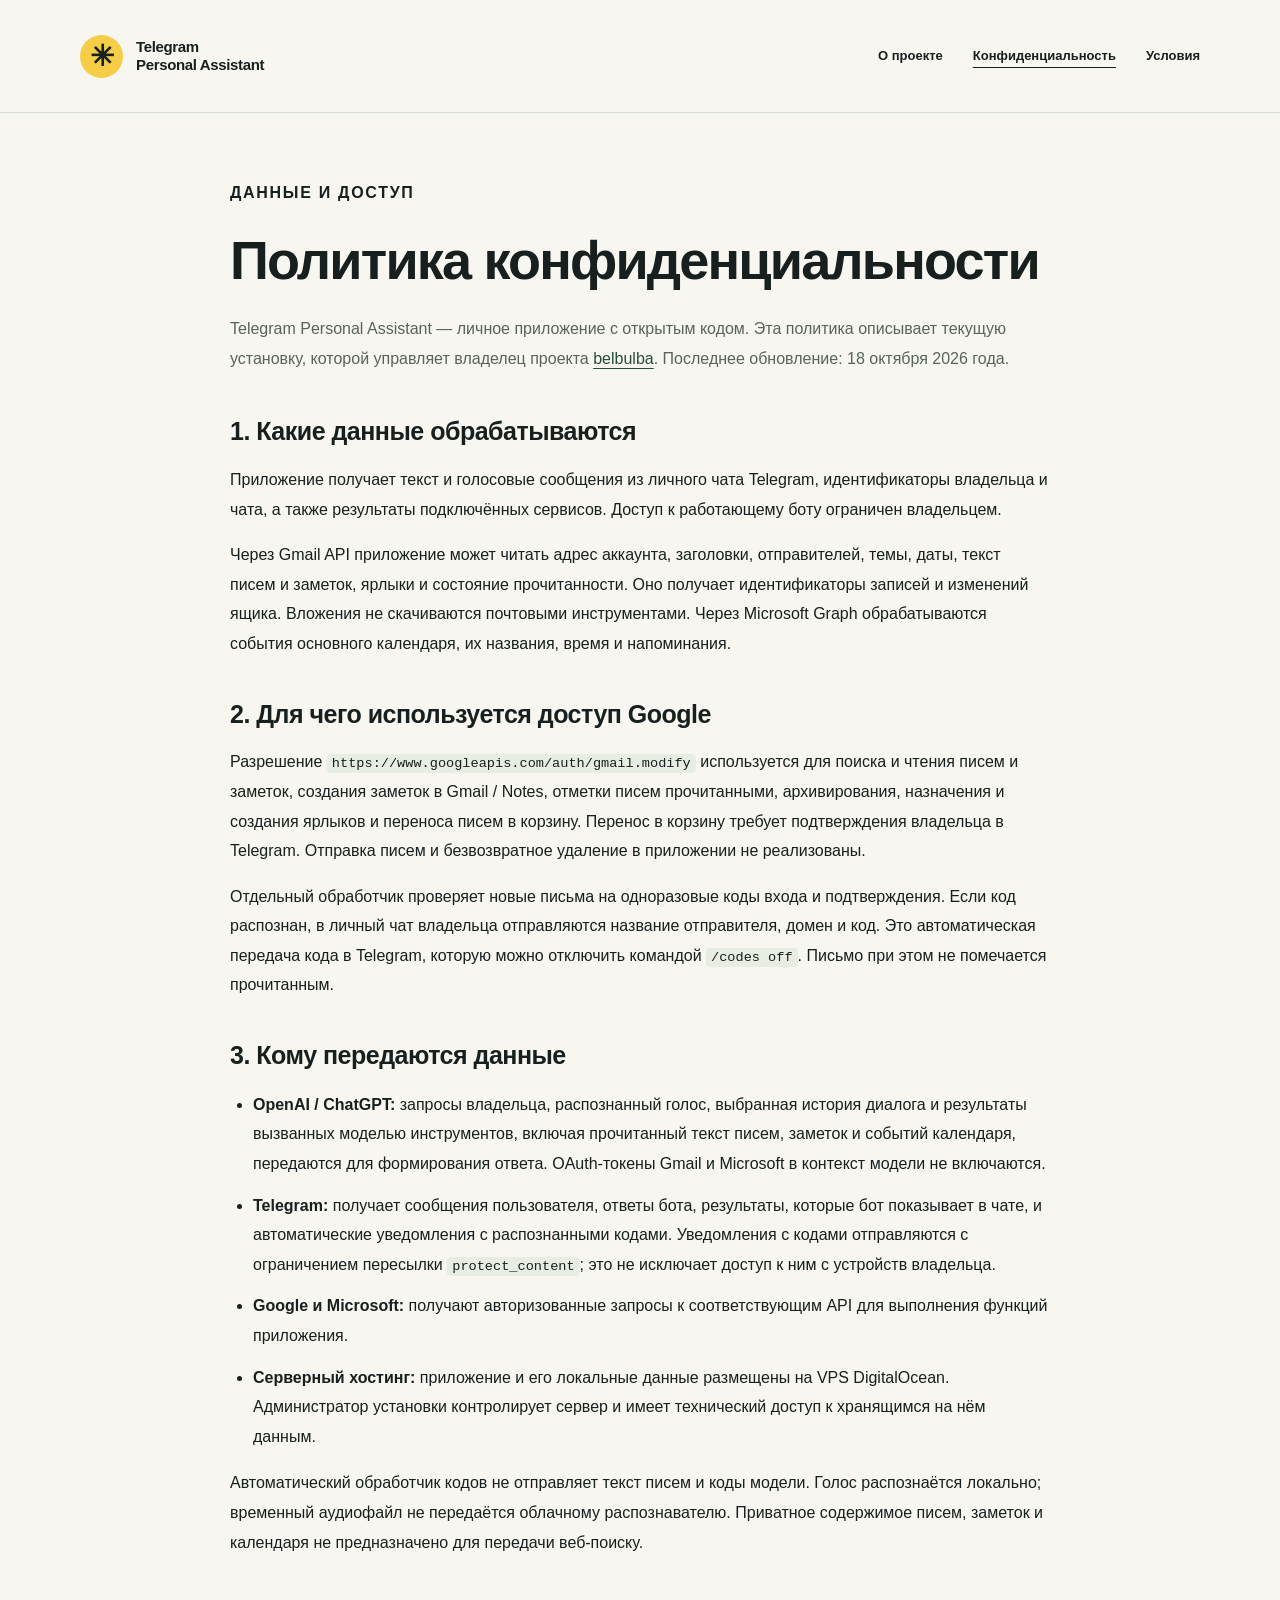
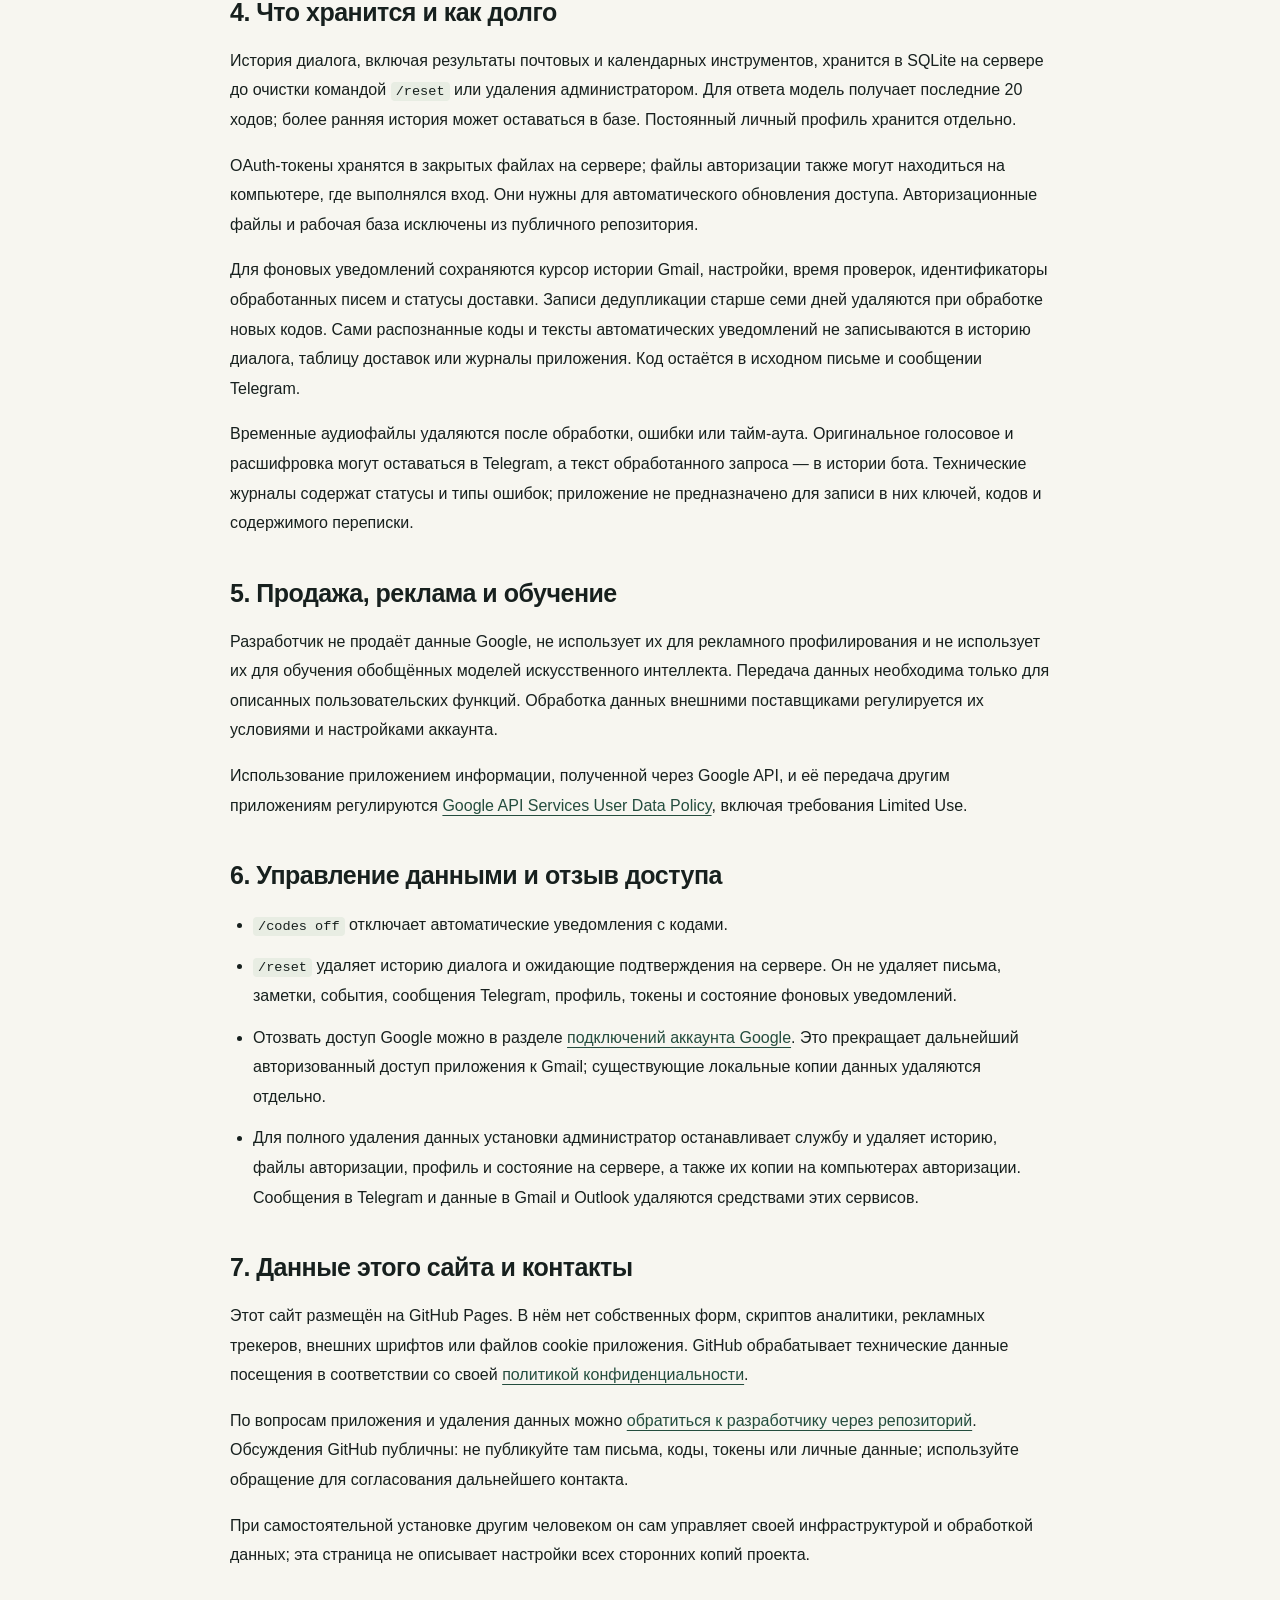
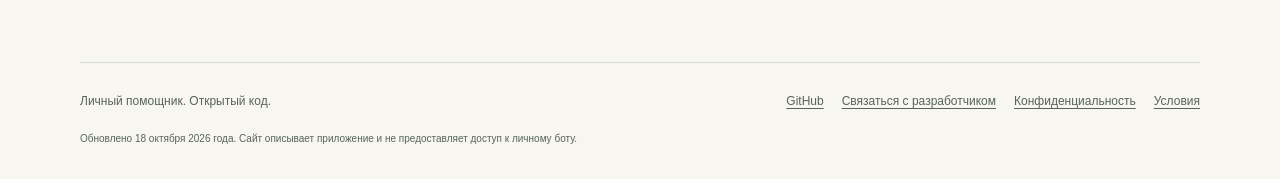
==== docs/privacy.html @ 31e1909d "Publish app homepage, privacy policy and terms for Google OAuth setup" ====
<!doctype html>
<html lang="ru">
<head>
<meta charset="utf-8">
<meta name="viewport" content="width=device-width, initial-scale=1">
<title>Политика конфиденциальности · Telegram Personal Assistant</title>
<meta name="description" content="Как Telegram Personal Assistant обращается с данными Google, письмами, заметками, календарём, голосом и OAuth-токенами.">
<meta name="theme-color" content="#f5cd47">
<link rel="canonical" href="https://belbulba.github.io/telegram-assistant/privacy.html">
<link rel="stylesheet" href="style.css">
</head>
<body>
<a class="skip" href="#main">К содержанию</a>
<header class="header"><div class="wrap header-inner"><a class="brand" href="index.html"><span class="brand-mark" aria-hidden="true">✳</span><span>Telegram<br>Personal Assistant</span></a><nav aria-label="Основная навигация"><a href="index.html">О проекте</a><a href="privacy.html" aria-current="page">Конфиденциальность</a><a href="terms.html">Условия</a></nav></div></header>
<main id="main" class="wrap">
<article class="legal"><p class="eyebrow">ДАННЫЕ И ДОСТУП</p><h1>Политика конфиденциальности</h1><p class="legal-intro">Telegram Personal Assistant — личное приложение с открытым кодом. Эта политика описывает текущую установку, которой управляет владелец проекта <a href="https://github.com/belbulba">belbulba</a>. Последнее обновление: 18 октября 2026 года.</p>
<h2>1. Какие данные обрабатываются</h2><p>Приложение получает текст и голосовые сообщения из личного чата Telegram, идентификаторы владельца и чата, а также результаты подключённых сервисов. Доступ к работающему боту ограничен владельцем.</p><p>Через Gmail API приложение может читать адрес аккаунта, заголовки, отправителей, темы, даты, текст писем и заметок, ярлыки и состояние прочитанности. Оно получает идентификаторы записей и изменений ящика. Вложения не скачиваются почтовыми инструментами. Через Microsoft Graph обрабатываются события основного календаря, их названия, время и напоминания.</p>
<h2>2. Для чего используется доступ Google</h2><p>Разрешение <code>https://www.googleapis.com/auth/gmail.modify</code> используется для поиска и чтения писем и заметок, создания заметок в Gmail / Notes, отметки писем прочитанными, архивирования, назначения и создания ярлыков и переноса писем в корзину. Перенос в корзину требует подтверждения владельца в Telegram. Отправка писем и безвозвратное удаление в приложении не реализованы.</p><p>Отдельный обработчик проверяет новые письма на одноразовые коды входа и подтверждения. Если код распознан, в личный чат владельца отправляются название отправителя, домен и код. Это автоматическая передача кода в Telegram, которую можно отключить командой <code>/codes off</code>. Письмо при этом не помечается прочитанным.</p>
<h2>3. Кому передаются данные</h2><ul><li><strong>OpenAI / ChatGPT:</strong> запросы владельца, распознанный голос, выбранная история диалога и результаты вызванных моделью инструментов, включая прочитанный текст писем, заметок и событий календаря, передаются для формирования ответа. OAuth-токены Gmail и Microsoft в контекст модели не включаются.</li><li><strong>Telegram:</strong> получает сообщения пользователя, ответы бота, результаты, которые бот показывает в чате, и автоматические уведомления с распознанными кодами. Уведомления с кодами отправляются с ограничением пересылки <code>protect_content</code>; это не исключает доступ к ним с устройств владельца.</li><li><strong>Google и Microsoft:</strong> получают авторизованные запросы к соответствующим API для выполнения функций приложения.</li><li><strong>Серверный хостинг:</strong> приложение и его локальные данные размещены на VPS DigitalOcean. Администратор установки контролирует сервер и имеет технический доступ к хранящимся на нём данным.</li></ul><p>Автоматический обработчик кодов не отправляет текст писем и коды модели. Голос распознаётся локально; временный аудиофайл не передаётся облачному распознавателю. Приватное содержимое писем, заметок и календаря не предназначено для передачи веб-поиску.</p>
<h2>4. Что хранится и как долго</h2><p>История диалога, включая результаты почтовых и календарных инструментов, хранится в SQLite на сервере до очистки командой <code>/reset</code> или удаления администратором. Для ответа модель получает последние 20 ходов; более ранняя история может оставаться в базе. Постоянный личный профиль хранится отдельно.</p><p>OAuth-токены хранятся в закрытых файлах на сервере; файлы авторизации также могут находиться на компьютере, где выполнялся вход. Они нужны для автоматического обновления доступа. Авторизационные файлы и рабочая база исключены из публичного репозитория.</p><p>Для фоновых уведомлений сохраняются курсор истории Gmail, настройки, время проверок, идентификаторы обработанных писем и статусы доставки. Записи дедупликации старше семи дней удаляются при обработке новых кодов. Сами распознанные коды и тексты автоматических уведомлений не записываются в историю диалога, таблицу доставок или журналы приложения. Код остаётся в исходном письме и сообщении Telegram.</p><p>Временные аудиофайлы удаляются после обработки, ошибки или тайм-аута. Оригинальное голосовое и расшифровка могут оставаться в Telegram, а текст обработанного запроса — в истории бота. Технические журналы содержат статусы и типы ошибок; приложение не предназначено для записи в них ключей, кодов и содержимого переписки.</p>
<h2>5. Продажа, реклама и обучение</h2><p>Разработчик не продаёт данные Google, не использует их для рекламного профилирования и не использует их для обучения обобщённых моделей искусственного интеллекта. Передача данных необходима только для описанных пользовательских функций. Обработка данных внешними поставщиками регулируется их условиями и настройками аккаунта.</p><p>Использование приложением информации, полученной через Google API, и её передача другим приложениям регулируются <a href="https://developers.google.com/terms/api-services-user-data-policy">Google API Services User Data Policy</a>, включая требования Limited Use.</p>
<h2>6. Управление данными и отзыв доступа</h2><ul><li><code>/codes off</code> отключает автоматические уведомления с кодами.</li><li><code>/reset</code> удаляет историю диалога и ожидающие подтверждения на сервере. Он не удаляет письма, заметки, события, сообщения Telegram, профиль, токены и состояние фоновых уведомлений.</li><li>Отозвать доступ Google можно в разделе <a href="https://myaccount.google.com/connections">подключений аккаунта Google</a>. Это прекращает дальнейший авторизованный доступ приложения к Gmail; существующие локальные копии данных удаляются отдельно.</li><li>Для полного удаления данных установки администратор останавливает службу и удаляет историю, файлы авторизации, профиль и состояние на сервере, а также их копии на компьютерах авторизации. Сообщения в Telegram и данные в Gmail и Outlook удаляются средствами этих сервисов.</li></ul>
<h2>7. Данные этого сайта и контакты</h2><p>Этот сайт размещён на GitHub Pages. В нём нет собственных форм, скриптов аналитики, рекламных трекеров, внешних шрифтов или файлов cookie приложения. GitHub обрабатывает технические данные посещения в соответствии со своей <a href="https://docs.github.com/en/site-policy/privacy-policies/github-general-privacy-statement">политикой конфиденциальности</a>.</p><p>По вопросам приложения и удаления данных можно <a href="https://github.com/belbulba/telegram-assistant/issues">обратиться к разработчику через репозиторий</a>. Обсуждения GitHub публичны: не публикуйте там письма, коды, токены или личные данные; используйте обращение для согласования дальнейшего контакта.</p><p>При самостоятельной установке другим человеком он сам управляет своей инфраструктурой и обработкой данных; эта страница не описывает настройки всех сторонних копий проекта.</p>
</article></main>
<footer class="wrap footer"><span>Личный помощник. Открытый код.</span><div><a href="https://github.com/belbulba/telegram-assistant">GitHub</a><a href="https://github.com/belbulba/telegram-assistant/issues">Связаться с разработчиком</a><a href="privacy.html">Конфиденциальность</a><a href="terms.html">Условия</a></div><small>Обновлено 18 октября 2026 года. Сайт описывает приложение и не предоставляет доступ к личному боту.</small></footer>
</body></html>
---- docs/style.css ----
@charset "UTF-8";
:root{color-scheme:light;--paper:#f7f6f0;--ink:#17201e;--muted:#58635d;--line:#d8ddd1;--accent:#f5cd47;--green:#244d3e}
*{box-sizing:border-box}html{scroll-behavior:smooth;scroll-padding-top:110px}body{margin:0;background:var(--paper);color:var(--ink);font-family:-apple-system,BlinkMacSystemFont,"Segoe UI",Arial,sans-serif;font-size:17px;line-height:1.7}a{color:inherit;text-underline-offset:.22em;text-decoration-thickness:1px}a:hover{color:var(--green)}a:focus-visible{outline:3px solid var(--green);outline-offset:5px;border-radius:3px}.wrap{width:min(1120px,calc(100% - 64px));margin-inline:auto}.skip{position:absolute;left:20px;top:-100px;background:var(--accent);padding:12px 18px;z-index:5}.skip:focus{top:12px}.header{border-bottom:1px solid var(--line)}.header-inner{min-height:112px;display:flex;align-items:center;justify-content:space-between;gap:24px}.brand{display:flex;gap:13px;align-items:center;text-decoration:none;font-size:15px;line-height:1.2;font-weight:750;letter-spacing:-.35px}.brand-mark{width:43px;height:43px;border-radius:50%;background:var(--accent);display:grid;place-items:center;font-size:29px;color:var(--ink)}nav{display:flex;gap:30px;flex-wrap:wrap;font-size:13px;font-weight:600}nav a{text-decoration:none}nav a[aria-current]{text-decoration:underline;text-underline-offset:7px}.hero{padding:88px 0 82px;display:grid;grid-template-columns:1.45fr 1fr;gap:64px;align-items:center}.eyebrow{font-size:11px;font-weight:750;letter-spacing:1.7px;margin:0 0 22px}.hero h1{font-size:clamp(37px,4.6vw,61px);font-weight:650;line-height:1.1;letter-spacing:-2.6px;margin:0 0 27px}.hero h1 span{color:var(--green)}.lead{font-size:19px;line-height:1.65;max-width:570px;margin:0 0 32px;color:var(--muted)}.actions{display:flex;align-items:center;gap:22px;flex-wrap:wrap}.button{display:inline-flex;align-items:center;justify-content:space-between;gap:24px;padding:13px 21px;background:var(--ink);color:white;font-size:14px;font-weight:600;text-decoration:none;border-radius:6px}.button:hover{background:var(--green);color:white}.text-link{font-size:14px;font-weight:600}.quiet{max-width:480px;color:var(--muted);font-size:12px;line-height:1.65;margin-top:24px}.hero-note{background:var(--accent);padding:29px 29px 25px;border-radius:12px;box-shadow:10px 12px 0 #e8e8dd;transform:rotate(-2deg)}.note-heading{font-size:12px;font-weight:650;display:flex;gap:8px;align-items:center;padding-bottom:20px;border-bottom:1px solid #17201e33}.dot{width:7px;height:7px;border-radius:50%;background:var(--green)}.hero-note p{font-size:21px;font-weight:550;letter-spacing:-.6px;line-height:1.45;margin:23px 0}.note-foot{font-size:11px;border-top:1px solid #17201e33;padding-top:18px;margin-top:25px}.section{padding:66px 0;border-top:1px solid var(--line)}h2{font-size:clamp(28px,3.3vw,39px);line-height:1.16;letter-spacing:-1.2px;font-weight:620;margin:0 0 26px}.section-heading{margin-bottom:35px}.feature-list article{display:grid;grid-template-columns:48px 1fr auto;gap:20px;align-items:start;padding:28px 0;border-top:1px solid var(--line)}.number{font-size:12px;color:var(--muted);padding-top:5px;font-variant-numeric:tabular-nums}.feature-list h3{font-size:23px;line-height:1.3;font-weight:600;letter-spacing:-.5px;margin:0 0 9px}.feature-list p{max-width:740px;font-size:15px;color:var(--muted);margin:0}.tag{font-size:10px;line-height:1.3;padding:7px 10px;background:#e9eee3;border-radius:20px;white-space:nowrap;margin-top:4px}.data-section{display:grid;grid-template-columns:1.3fr 1fr;gap:85px}.data-section p:not(.eyebrow){font-size:15px;color:var(--muted)}.data-note{background:#e8ede3;border-radius:9px;padding:29px;align-self:start}.data-note h3{font-size:21px;letter-spacing:-.4px;margin:0 0 15px}.data-note ul{padding-left:19px;font-size:14px;line-height:1.7;margin:0 0 20px}.data-note li{margin-bottom:11px}.data-note a{font-size:13px}.open-source{max-width:760px;margin-bottom:40px}.open-source p:not(.eyebrow){color:var(--muted);font-size:16px}.open-source .button{margin-top:12px}.footer{border-top:1px solid var(--line);padding-top:28px;padding-bottom:32px;display:flex;align-items:center;justify-content:space-between;flex-wrap:wrap;gap:20px;font-size:12px;color:var(--muted)}.footer div{display:flex;gap:18px;flex-wrap:wrap}.footer small{width:100%;font-size:10px;line-height:1.6}.legal{max-width:820px;padding:65px 0 76px;margin:auto}.legal h1{font-size:clamp(35px,4.5vw,54px);letter-spacing:-1.8px;line-height:1.12;font-weight:620;overflow-wrap:anywhere;margin:0 0 24px}.legal-intro{font-size:18px;color:var(--muted);margin:0 0 42px}.legal h2{font-size:25px;letter-spacing:-.5px;line-height:1.35;margin:39px 0 15px}.legal p,.legal li{font-size:16px;line-height:1.85;overflow-wrap:anywhere}.legal ul{padding-left:23px}.legal li{margin:12px 0}.legal a{color:var(--green)}code{background:#e8ede3;border-radius:4px;padding:2px 5px;font-size:.85em;overflow-wrap:anywhere}
@media(max-width:820px){.wrap{width:calc(100% - 40px)}.header-inner{padding:22px 0;align-items:flex-start}.hero{grid-template-columns:1fr;gap:35px;padding:54px 0 60px}.hero h1{letter-spacing:-1.7px}.hero-note{max-width:520px;transform:rotate(-1deg);margin:8px 7px 0 0}.data-section{grid-template-columns:1fr;gap:30px}.section{padding:45px 0}.feature-list article{grid-template-columns:30px 1fr;gap:12px}.tag{grid-column:2;justify-self:start;margin-top:0}nav{gap:12px;max-width:210px;justify-content:flex-end;font-size:11px}.legal{padding-top:44px}.legal h1{letter-spacing:-1px}.footer{align-items:flex-start}}
@media(max-width:440px){.header-inner{flex-direction:column;gap:22px}nav{justify-content:flex-start;max-width:none;gap:19px}.hero h1{font-size:38px}.lead{font-size:17px}.hero-note{padding:23px}.hero-note p{font-size:20px}.legal-intro{font-size:17px}.legal p,.legal li{font-size:15px}.actions{gap:18px}.footer div{gap:12px}}
@media(prefers-reduced-motion:reduce){html{scroll-behavior:auto}}
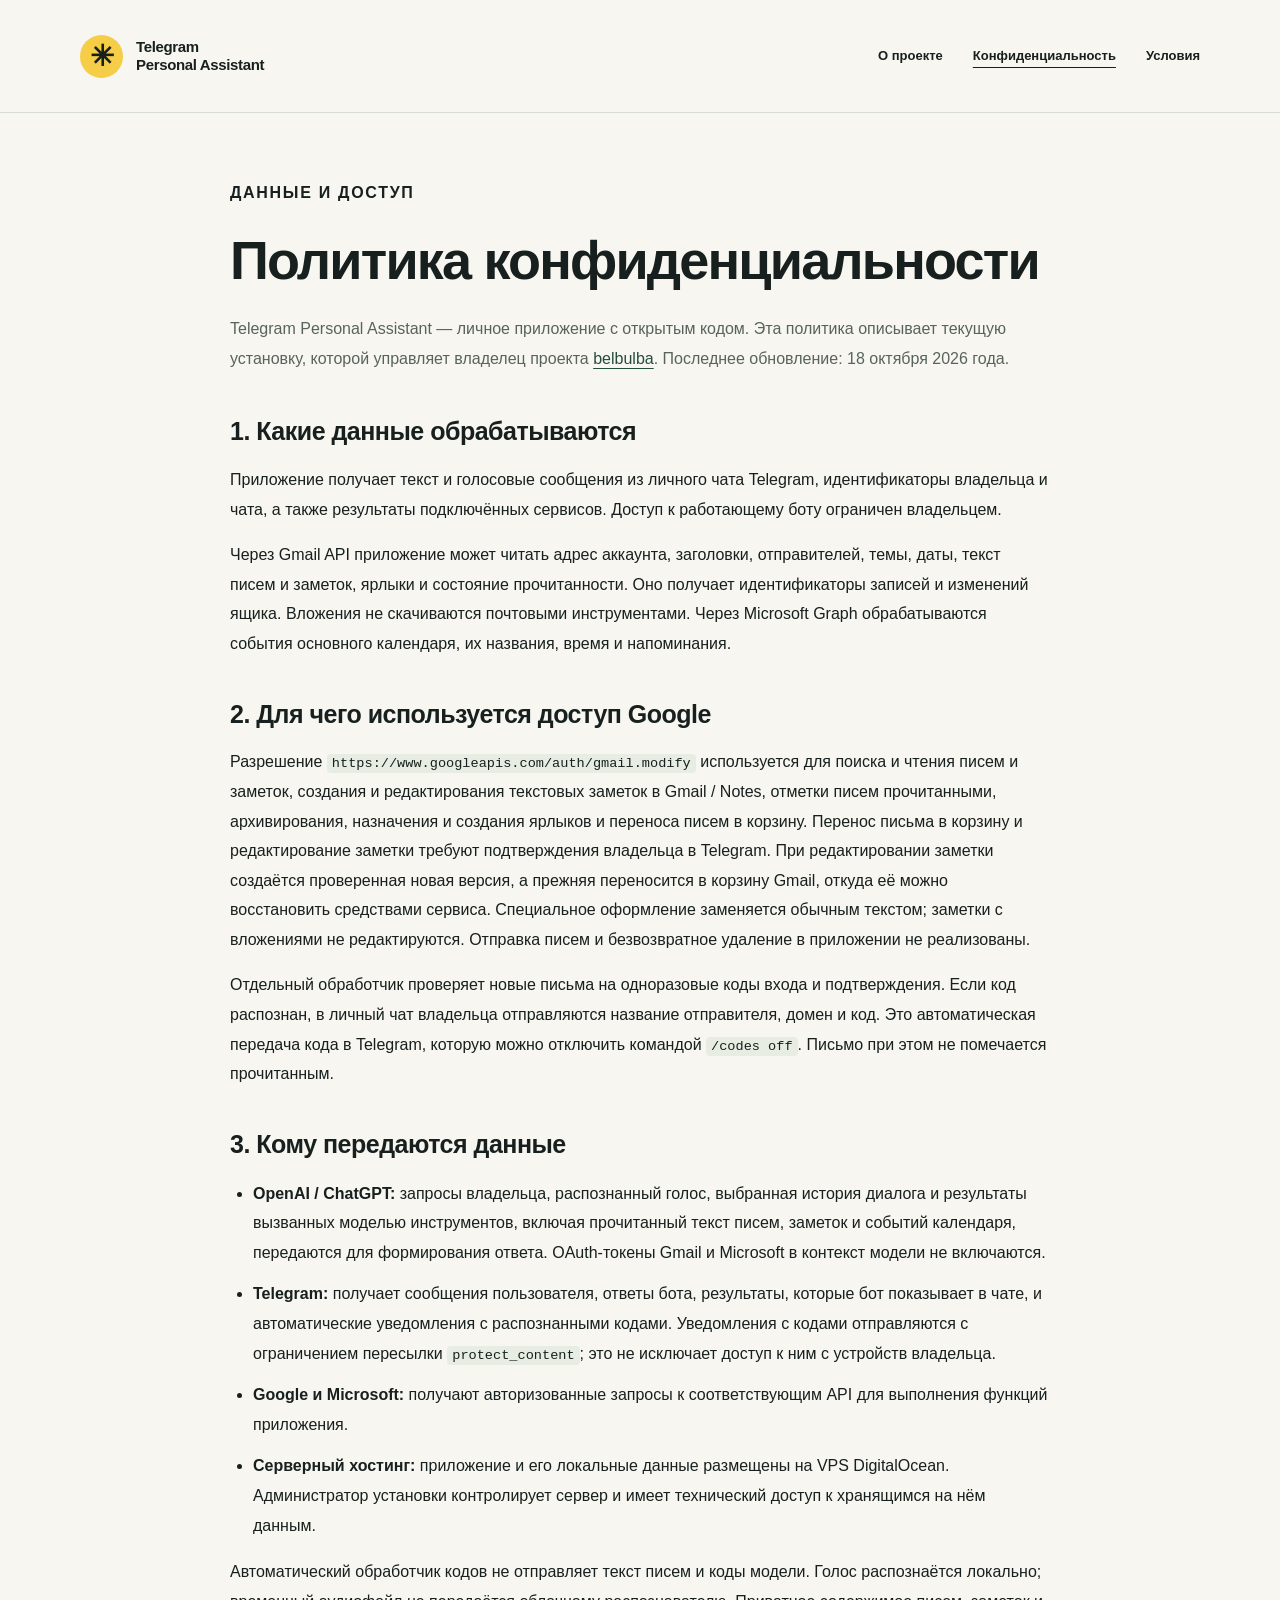
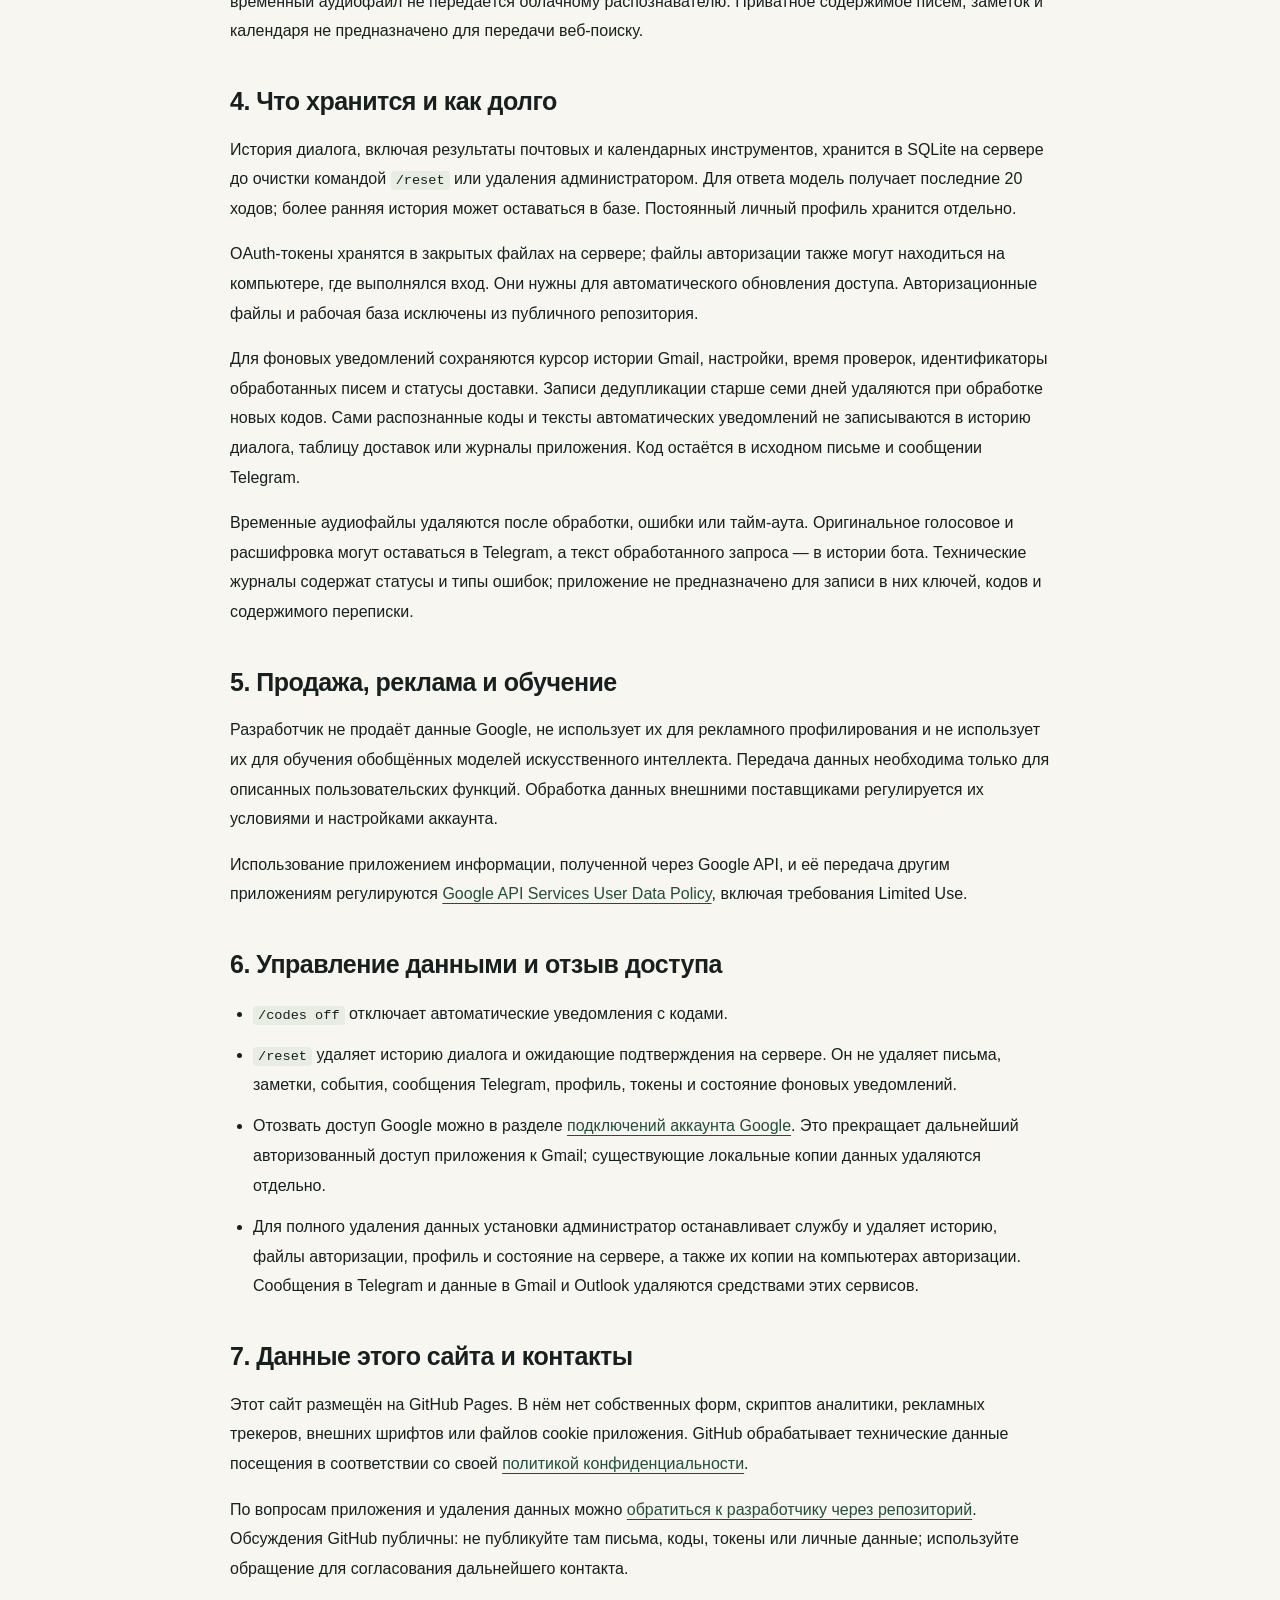
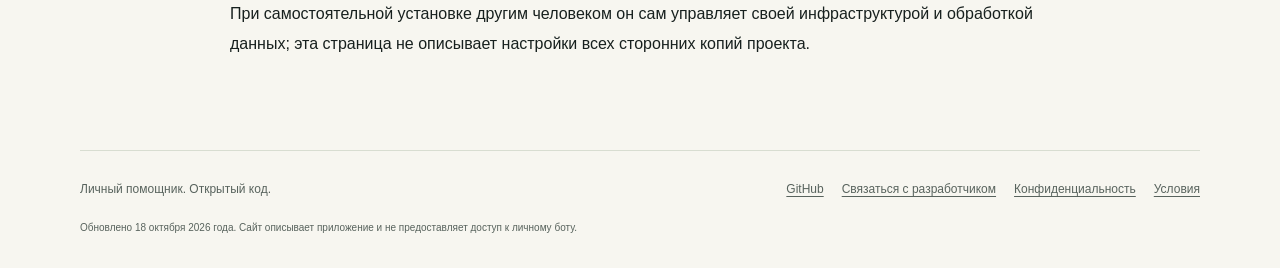
==== commit 8f7d3c2b: "Edit Gmail-backed notes with confirmation, preserved identity and recoverable previous versions" ====
--- a/docs/privacy.html
+++ b/docs/privacy.html
@@ -15,7 +15,7 @@
 <main id="main" class="wrap">
 <article class="legal"><p class="eyebrow">ДАННЫЕ И ДОСТУП</p><h1>Политика конфиденциальности</h1><p class="legal-intro">Telegram Personal Assistant — личное приложение с открытым кодом. Эта политика описывает текущую установку, которой управляет владелец проекта <a href="https://github.com/belbulba">belbulba</a>. Последнее обновление: 18 октября 2026 года.</p>
 <h2>1. Какие данные обрабатываются</h2><p>Приложение получает текст и голосовые сообщения из личного чата Telegram, идентификаторы владельца и чата, а также результаты подключённых сервисов. Доступ к работающему боту ограничен владельцем.</p><p>Через Gmail API приложение может читать адрес аккаунта, заголовки, отправителей, темы, даты, текст писем и заметок, ярлыки и состояние прочитанности. Оно получает идентификаторы записей и изменений ящика. Вложения не скачиваются почтовыми инструментами. Через Microsoft Graph обрабатываются события основного календаря, их названия, время и напоминания.</p>
-<h2>2. Для чего используется доступ Google</h2><p>Разрешение <code>https://www.googleapis.com/auth/gmail.modify</code> используется для поиска и чтения писем и заметок, создания заметок в Gmail / Notes, отметки писем прочитанными, архивирования, назначения и создания ярлыков и переноса писем в корзину. Перенос в корзину требует подтверждения владельца в Telegram. Отправка писем и безвозвратное удаление в приложении не реализованы.</p><p>Отдельный обработчик проверяет новые письма на одноразовые коды входа и подтверждения. Если код распознан, в личный чат владельца отправляются название отправителя, домен и код. Это автоматическая передача кода в Telegram, которую можно отключить командой <code>/codes off</code>. Письмо при этом не помечается прочитанным.</p>
+<h2>2. Для чего используется доступ Google</h2><p>Разрешение <code>https://www.googleapis.com/auth/gmail.modify</code> используется для поиска и чтения писем и заметок, создания и редактирования текстовых заметок в Gmail / Notes, отметки писем прочитанными, архивирования, назначения и создания ярлыков и переноса писем в корзину. Перенос письма в корзину и редактирование заметки требуют подтверждения владельца в Telegram. При редактировании заметки создаётся проверенная новая версия, а прежняя переносится в корзину Gmail, откуда её можно восстановить средствами сервиса. Специальное оформление заменяется обычным текстом; заметки с вложениями не редактируются. Отправка писем и безвозвратное удаление в приложении не реализованы.</p><p>Отдельный обработчик проверяет новые письма на одноразовые коды входа и подтверждения. Если код распознан, в личный чат владельца отправляются название отправителя, домен и код. Это автоматическая передача кода в Telegram, которую можно отключить командой <code>/codes off</code>. Письмо при этом не помечается прочитанным.</p>
 <h2>3. Кому передаются данные</h2><ul><li><strong>OpenAI / ChatGPT:</strong> запросы владельца, распознанный голос, выбранная история диалога и результаты вызванных моделью инструментов, включая прочитанный текст писем, заметок и событий календаря, передаются для формирования ответа. OAuth-токены Gmail и Microsoft в контекст модели не включаются.</li><li><strong>Telegram:</strong> получает сообщения пользователя, ответы бота, результаты, которые бот показывает в чате, и автоматические уведомления с распознанными кодами. Уведомления с кодами отправляются с ограничением пересылки <code>protect_content</code>; это не исключает доступ к ним с устройств владельца.</li><li><strong>Google и Microsoft:</strong> получают авторизованные запросы к соответствующим API для выполнения функций приложения.</li><li><strong>Серверный хостинг:</strong> приложение и его локальные данные размещены на VPS DigitalOcean. Администратор установки контролирует сервер и имеет технический доступ к хранящимся на нём данным.</li></ul><p>Автоматический обработчик кодов не отправляет текст писем и коды модели. Голос распознаётся локально; временный аудиофайл не передаётся облачному распознавателю. Приватное содержимое писем, заметок и календаря не предназначено для передачи веб-поиску.</p>
 <h2>4. Что хранится и как долго</h2><p>История диалога, включая результаты почтовых и календарных инструментов, хранится в SQLite на сервере до очистки командой <code>/reset</code> или удаления администратором. Для ответа модель получает последние 20 ходов; более ранняя история может оставаться в базе. Постоянный личный профиль хранится отдельно.</p><p>OAuth-токены хранятся в закрытых файлах на сервере; файлы авторизации также могут находиться на компьютере, где выполнялся вход. Они нужны для автоматического обновления доступа. Авторизационные файлы и рабочая база исключены из публичного репозитория.</p><p>Для фоновых уведомлений сохраняются курсор истории Gmail, настройки, время проверок, идентификаторы обработанных писем и статусы доставки. Записи дедупликации старше семи дней удаляются при обработке новых кодов. Сами распознанные коды и тексты автоматических уведомлений не записываются в историю диалога, таблицу доставок или журналы приложения. Код остаётся в исходном письме и сообщении Telegram.</p><p>Временные аудиофайлы удаляются после обработки, ошибки или тайм-аута. Оригинальное голосовое и расшифровка могут оставаться в Telegram, а текст обработанного запроса — в истории бота. Технические журналы содержат статусы и типы ошибок; приложение не предназначено для записи в них ключей, кодов и содержимого переписки.</p>
 <h2>5. Продажа, реклама и обучение</h2><p>Разработчик не продаёт данные Google, не использует их для рекламного профилирования и не использует их для обучения обобщённых моделей искусственного интеллекта. Передача данных необходима только для описанных пользовательских функций. Обработка данных внешними поставщиками регулируется их условиями и настройками аккаунта.</p><p>Использование приложением информации, полученной через Google API, и её передача другим приложениям регулируются <a href="https://developers.google.com/terms/api-services-user-data-policy">Google API Services User Data Policy</a>, включая требования Limited Use.</p>
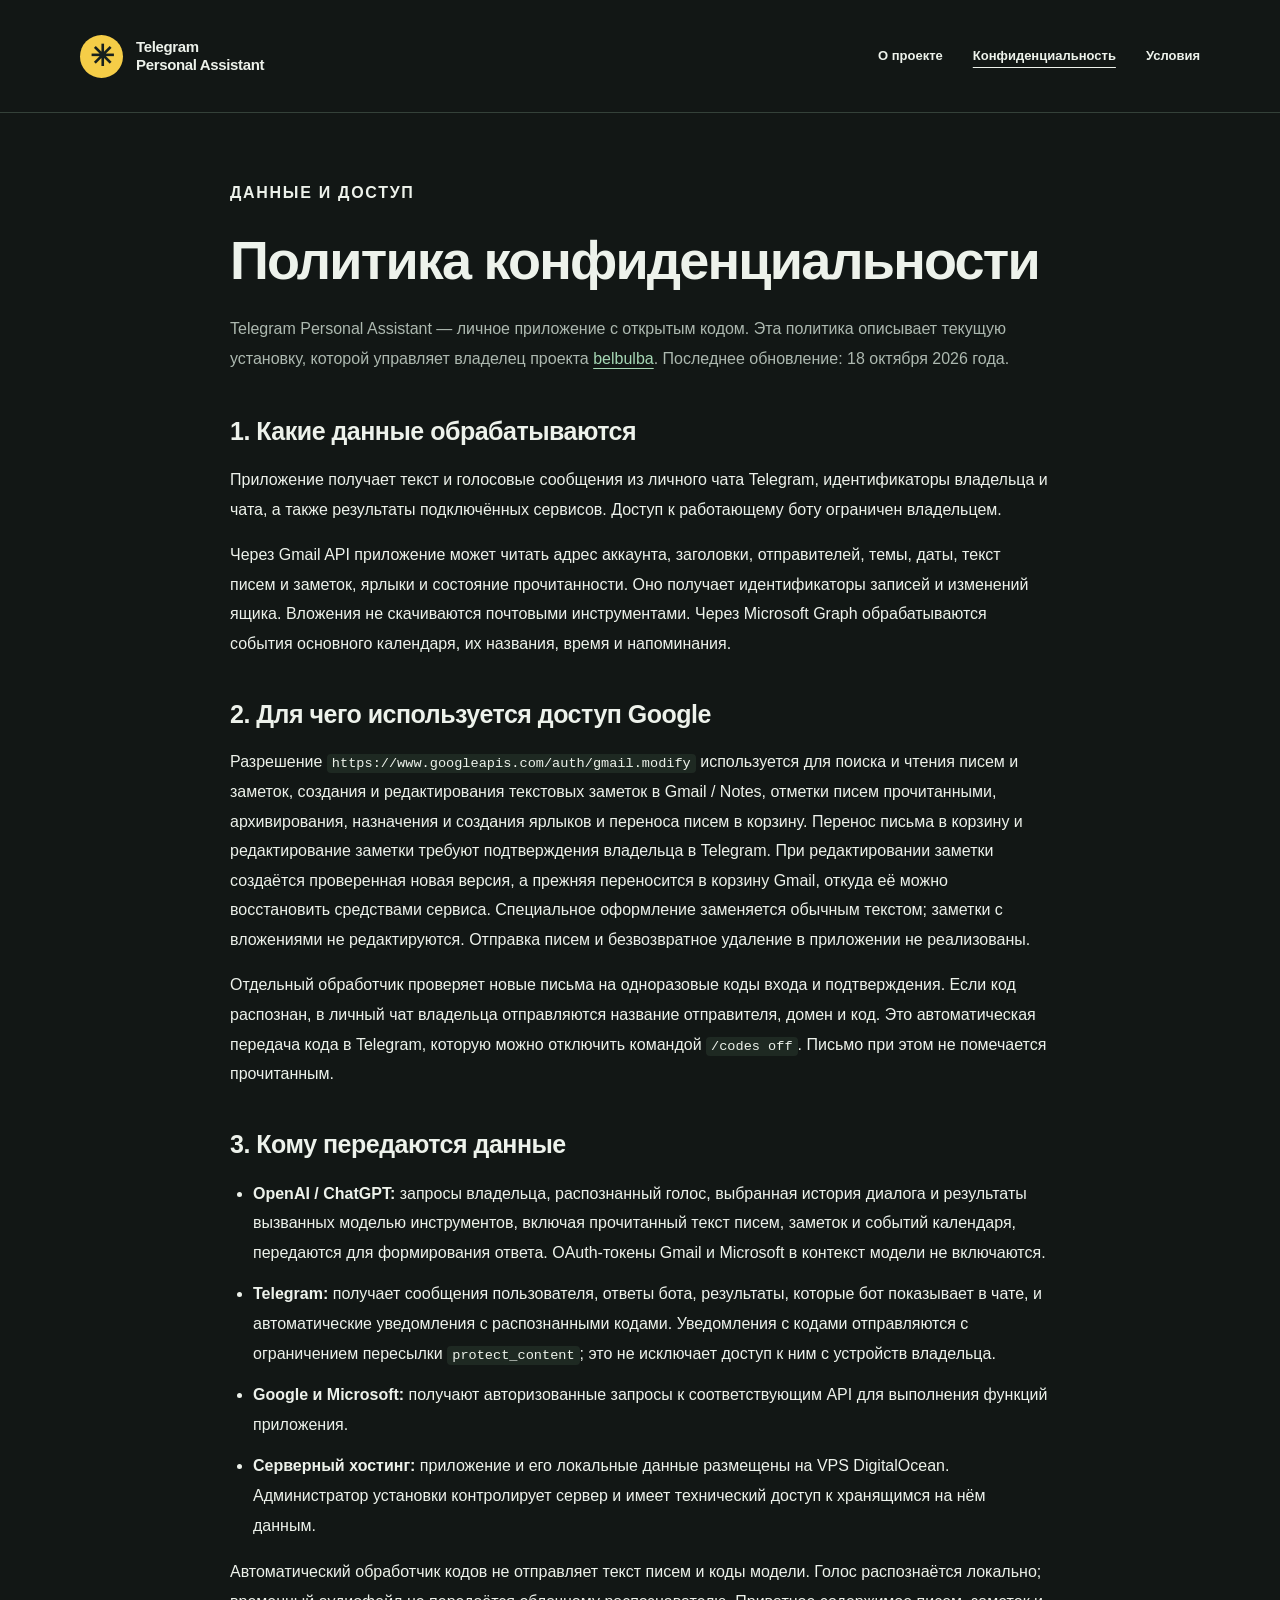
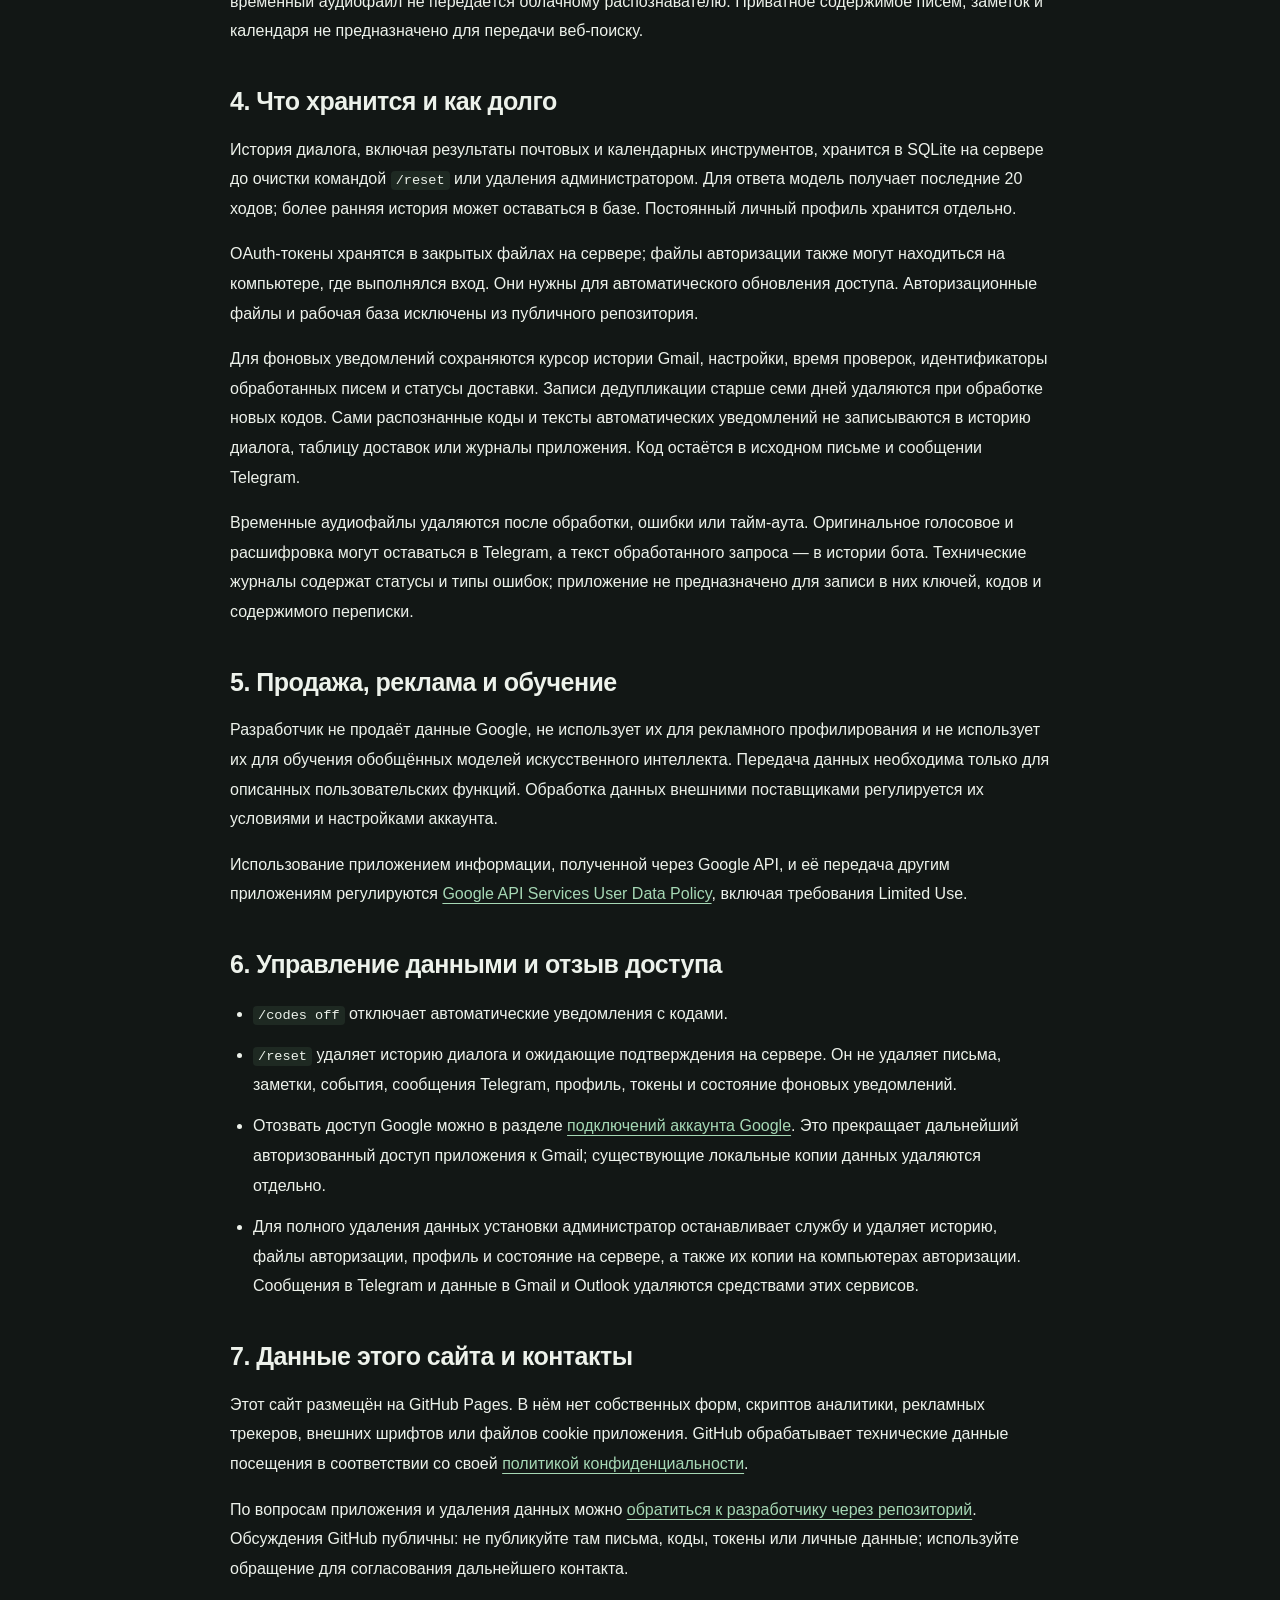
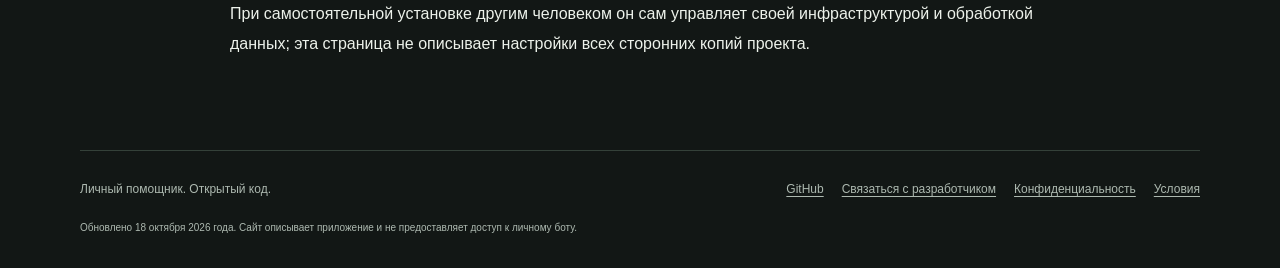
==== commit 50d6ce7f: "Switch GitHub Pages to a dark theme" ====
--- a/docs/privacy.html
+++ b/docs/privacy.html
@@ -5,9 +5,9 @@
 <meta name="viewport" content="width=device-width, initial-scale=1">
 <title>Политика конфиденциальности · Telegram Personal Assistant</title>
 <meta name="description" content="Как Telegram Personal Assistant обращается с данными Google, письмами, заметками, календарём, голосом и OAuth-токенами.">
-<meta name="theme-color" content="#f5cd47">
+<meta name="theme-color" content="#121715">
 <link rel="canonical" href="https://belbulba.github.io/telegram-assistant/privacy.html">
-<link rel="stylesheet" href="style.css">
+<link rel="stylesheet" href="style.css?v=dark-20261018">
 </head>
 <body>
 <a class="skip" href="#main">К содержанию</a>
--- a/docs/style.css
+++ b/docs/style.css
@@ -1,6 +1,6 @@
 @charset "UTF-8";
-:root{color-scheme:light;--paper:#f7f6f0;--ink:#17201e;--muted:#58635d;--line:#d8ddd1;--accent:#f5cd47;--green:#244d3e}
-*{box-sizing:border-box}html{scroll-behavior:smooth;scroll-padding-top:110px}body{margin:0;background:var(--paper);color:var(--ink);font-family:-apple-system,BlinkMacSystemFont,"Segoe UI",Arial,sans-serif;font-size:17px;line-height:1.7}a{color:inherit;text-underline-offset:.22em;text-decoration-thickness:1px}a:hover{color:var(--green)}a:focus-visible{outline:3px solid var(--green);outline-offset:5px;border-radius:3px}.wrap{width:min(1120px,calc(100% - 64px));margin-inline:auto}.skip{position:absolute;left:20px;top:-100px;background:var(--accent);padding:12px 18px;z-index:5}.skip:focus{top:12px}.header{border-bottom:1px solid var(--line)}.header-inner{min-height:112px;display:flex;align-items:center;justify-content:space-between;gap:24px}.brand{display:flex;gap:13px;align-items:center;text-decoration:none;font-size:15px;line-height:1.2;font-weight:750;letter-spacing:-.35px}.brand-mark{width:43px;height:43px;border-radius:50%;background:var(--accent);display:grid;place-items:center;font-size:29px;color:var(--ink)}nav{display:flex;gap:30px;flex-wrap:wrap;font-size:13px;font-weight:600}nav a{text-decoration:none}nav a[aria-current]{text-decoration:underline;text-underline-offset:7px}.hero{padding:88px 0 82px;display:grid;grid-template-columns:1.45fr 1fr;gap:64px;align-items:center}.eyebrow{font-size:11px;font-weight:750;letter-spacing:1.7px;margin:0 0 22px}.hero h1{font-size:clamp(37px,4.6vw,61px);font-weight:650;line-height:1.1;letter-spacing:-2.6px;margin:0 0 27px}.hero h1 span{color:var(--green)}.lead{font-size:19px;line-height:1.65;max-width:570px;margin:0 0 32px;color:var(--muted)}.actions{display:flex;align-items:center;gap:22px;flex-wrap:wrap}.button{display:inline-flex;align-items:center;justify-content:space-between;gap:24px;padding:13px 21px;background:var(--ink);color:white;font-size:14px;font-weight:600;text-decoration:none;border-radius:6px}.button:hover{background:var(--green);color:white}.text-link{font-size:14px;font-weight:600}.quiet{max-width:480px;color:var(--muted);font-size:12px;line-height:1.65;margin-top:24px}.hero-note{background:var(--accent);padding:29px 29px 25px;border-radius:12px;box-shadow:10px 12px 0 #e8e8dd;transform:rotate(-2deg)}.note-heading{font-size:12px;font-weight:650;display:flex;gap:8px;align-items:center;padding-bottom:20px;border-bottom:1px solid #17201e33}.dot{width:7px;height:7px;border-radius:50%;background:var(--green)}.hero-note p{font-size:21px;font-weight:550;letter-spacing:-.6px;line-height:1.45;margin:23px 0}.note-foot{font-size:11px;border-top:1px solid #17201e33;padding-top:18px;margin-top:25px}.section{padding:66px 0;border-top:1px solid var(--line)}h2{font-size:clamp(28px,3.3vw,39px);line-height:1.16;letter-spacing:-1.2px;font-weight:620;margin:0 0 26px}.section-heading{margin-bottom:35px}.feature-list article{display:grid;grid-template-columns:48px 1fr auto;gap:20px;align-items:start;padding:28px 0;border-top:1px solid var(--line)}.number{font-size:12px;color:var(--muted);padding-top:5px;font-variant-numeric:tabular-nums}.feature-list h3{font-size:23px;line-height:1.3;font-weight:600;letter-spacing:-.5px;margin:0 0 9px}.feature-list p{max-width:740px;font-size:15px;color:var(--muted);margin:0}.tag{font-size:10px;line-height:1.3;padding:7px 10px;background:#e9eee3;border-radius:20px;white-space:nowrap;margin-top:4px}.data-section{display:grid;grid-template-columns:1.3fr 1fr;gap:85px}.data-section p:not(.eyebrow){font-size:15px;color:var(--muted)}.data-note{background:#e8ede3;border-radius:9px;padding:29px;align-self:start}.data-note h3{font-size:21px;letter-spacing:-.4px;margin:0 0 15px}.data-note ul{padding-left:19px;font-size:14px;line-height:1.7;margin:0 0 20px}.data-note li{margin-bottom:11px}.data-note a{font-size:13px}.open-source{max-width:760px;margin-bottom:40px}.open-source p:not(.eyebrow){color:var(--muted);font-size:16px}.open-source .button{margin-top:12px}.footer{border-top:1px solid var(--line);padding-top:28px;padding-bottom:32px;display:flex;align-items:center;justify-content:space-between;flex-wrap:wrap;gap:20px;font-size:12px;color:var(--muted)}.footer div{display:flex;gap:18px;flex-wrap:wrap}.footer small{width:100%;font-size:10px;line-height:1.6}.legal{max-width:820px;padding:65px 0 76px;margin:auto}.legal h1{font-size:clamp(35px,4.5vw,54px);letter-spacing:-1.8px;line-height:1.12;font-weight:620;overflow-wrap:anywhere;margin:0 0 24px}.legal-intro{font-size:18px;color:var(--muted);margin:0 0 42px}.legal h2{font-size:25px;letter-spacing:-.5px;line-height:1.35;margin:39px 0 15px}.legal p,.legal li{font-size:16px;line-height:1.85;overflow-wrap:anywhere}.legal ul{padding-left:23px}.legal li{margin:12px 0}.legal a{color:var(--green)}code{background:#e8ede3;border-radius:4px;padding:2px 5px;font-size:.85em;overflow-wrap:anywhere}
+:root{color-scheme:dark;--paper:#121715;--ink:#edf2eb;--muted:#adb9b0;--line:#344139;--accent:#f5cd47;--green:#a6d8b5;--surface:#1e2922;--accent-ink:#17201e}
+*{box-sizing:border-box}html{scroll-behavior:smooth;scroll-padding-top:110px}body{margin:0;background:var(--paper);color:var(--ink);font-family:-apple-system,BlinkMacSystemFont,"Segoe UI",Arial,sans-serif;font-size:17px;line-height:1.7}a{color:inherit;text-underline-offset:.22em;text-decoration-thickness:1px}a:hover{color:var(--green)}a:focus-visible{outline:3px solid var(--green);outline-offset:5px;border-radius:3px}.wrap{width:min(1120px,calc(100% - 64px));margin-inline:auto}.skip{position:absolute;left:20px;top:-100px;color:var(--accent-ink);background:var(--accent);padding:12px 18px;z-index:5}.skip:focus{top:12px}.header{border-bottom:1px solid var(--line)}.header-inner{min-height:112px;display:flex;align-items:center;justify-content:space-between;gap:24px}.brand{display:flex;gap:13px;align-items:center;text-decoration:none;font-size:15px;line-height:1.2;font-weight:750;letter-spacing:-.35px}.brand-mark{width:43px;height:43px;border-radius:50%;background:var(--accent);display:grid;place-items:center;font-size:29px;color:var(--accent-ink)}nav{display:flex;gap:30px;flex-wrap:wrap;font-size:13px;font-weight:600}nav a{text-decoration:none}nav a[aria-current]{text-decoration:underline;text-underline-offset:7px}.hero{padding:88px 0 82px;display:grid;grid-template-columns:1.45fr 1fr;gap:64px;align-items:center}.eyebrow{font-size:11px;font-weight:750;letter-spacing:1.7px;margin:0 0 22px}.hero h1{font-size:clamp(37px,4.6vw,61px);font-weight:650;line-height:1.1;letter-spacing:-2.6px;margin:0 0 27px}.hero h1 span{color:var(--green)}.lead{font-size:19px;line-height:1.65;max-width:570px;margin:0 0 32px;color:var(--muted)}.actions{display:flex;align-items:center;gap:22px;flex-wrap:wrap}.button{display:inline-flex;align-items:center;justify-content:space-between;gap:24px;padding:13px 21px;background:var(--accent);color:var(--accent-ink);font-size:14px;font-weight:600;text-decoration:none;border-radius:6px}.button:hover{background:var(--green);color:var(--accent-ink)}.text-link{font-size:14px;font-weight:600}.quiet{max-width:480px;color:var(--muted);font-size:12px;line-height:1.65;margin-top:24px}.hero-note{color:var(--accent-ink);background:var(--accent);padding:29px 29px 25px;border-radius:12px;box-shadow:10px 12px 0 #29362c;transform:rotate(-2deg)}.note-heading{font-size:12px;font-weight:650;display:flex;gap:8px;align-items:center;padding-bottom:20px;border-bottom:1px solid #17201e33}.dot{width:7px;height:7px;border-radius:50%;background:var(--accent-ink)}.hero-note p{font-size:21px;font-weight:550;letter-spacing:-.6px;line-height:1.45;margin:23px 0}.note-foot{font-size:11px;border-top:1px solid #17201e33;padding-top:18px;margin-top:25px}.section{padding:66px 0;border-top:1px solid var(--line)}h2{font-size:clamp(28px,3.3vw,39px);line-height:1.16;letter-spacing:-1.2px;font-weight:620;margin:0 0 26px}.section-heading{margin-bottom:35px}.feature-list article{display:grid;grid-template-columns:48px 1fr auto;gap:20px;align-items:start;padding:28px 0;border-top:1px solid var(--line)}.number{font-size:12px;color:var(--muted);padding-top:5px;font-variant-numeric:tabular-nums}.feature-list h3{font-size:23px;line-height:1.3;font-weight:600;letter-spacing:-.5px;margin:0 0 9px}.feature-list p{max-width:740px;font-size:15px;color:var(--muted);margin:0}.tag{font-size:10px;line-height:1.3;padding:7px 10px;background:var(--surface);border-radius:20px;white-space:nowrap;margin-top:4px}.data-section{display:grid;grid-template-columns:1.3fr 1fr;gap:85px}.data-section p:not(.eyebrow){font-size:15px;color:var(--muted)}.data-note{background:var(--surface);border-radius:9px;padding:29px;align-self:start}.data-note h3{font-size:21px;letter-spacing:-.4px;margin:0 0 15px}.data-note ul{padding-left:19px;font-size:14px;line-height:1.7;margin:0 0 20px}.data-note li{margin-bottom:11px}.data-note a{font-size:13px}.open-source{max-width:760px;margin-bottom:40px}.open-source p:not(.eyebrow){color:var(--muted);font-size:16px}.open-source .button{margin-top:12px}.footer{border-top:1px solid var(--line);padding-top:28px;padding-bottom:32px;display:flex;align-items:center;justify-content:space-between;flex-wrap:wrap;gap:20px;font-size:12px;color:var(--muted)}.footer div{display:flex;gap:18px;flex-wrap:wrap}.footer small{width:100%;font-size:10px;line-height:1.6}.legal{max-width:820px;padding:65px 0 76px;margin:auto}.legal h1{font-size:clamp(35px,4.5vw,54px);letter-spacing:-1.8px;line-height:1.12;font-weight:620;overflow-wrap:anywhere;margin:0 0 24px}.legal-intro{font-size:18px;color:var(--muted);margin:0 0 42px}.legal h2{font-size:25px;letter-spacing:-.5px;line-height:1.35;margin:39px 0 15px}.legal p,.legal li{font-size:16px;line-height:1.85;overflow-wrap:anywhere}.legal ul{padding-left:23px}.legal li{margin:12px 0}.legal a{color:var(--green)}code{background:var(--surface);border-radius:4px;padding:2px 5px;font-size:.85em;overflow-wrap:anywhere}
 @media(max-width:820px){.wrap{width:calc(100% - 40px)}.header-inner{padding:22px 0;align-items:flex-start}.hero{grid-template-columns:1fr;gap:35px;padding:54px 0 60px}.hero h1{letter-spacing:-1.7px}.hero-note{max-width:520px;transform:rotate(-1deg);margin:8px 7px 0 0}.data-section{grid-template-columns:1fr;gap:30px}.section{padding:45px 0}.feature-list article{grid-template-columns:30px 1fr;gap:12px}.tag{grid-column:2;justify-self:start;margin-top:0}nav{gap:12px;max-width:210px;justify-content:flex-end;font-size:11px}.legal{padding-top:44px}.legal h1{letter-spacing:-1px}.footer{align-items:flex-start}}
 @media(max-width:440px){.header-inner{flex-direction:column;gap:22px}nav{justify-content:flex-start;max-width:none;gap:19px}.hero h1{font-size:38px}.lead{font-size:17px}.hero-note{padding:23px}.hero-note p{font-size:20px}.legal-intro{font-size:17px}.legal p,.legal li{font-size:15px}.actions{gap:18px}.footer div{gap:12px}}
 @media(prefers-reduced-motion:reduce){html{scroll-behavior:auto}}
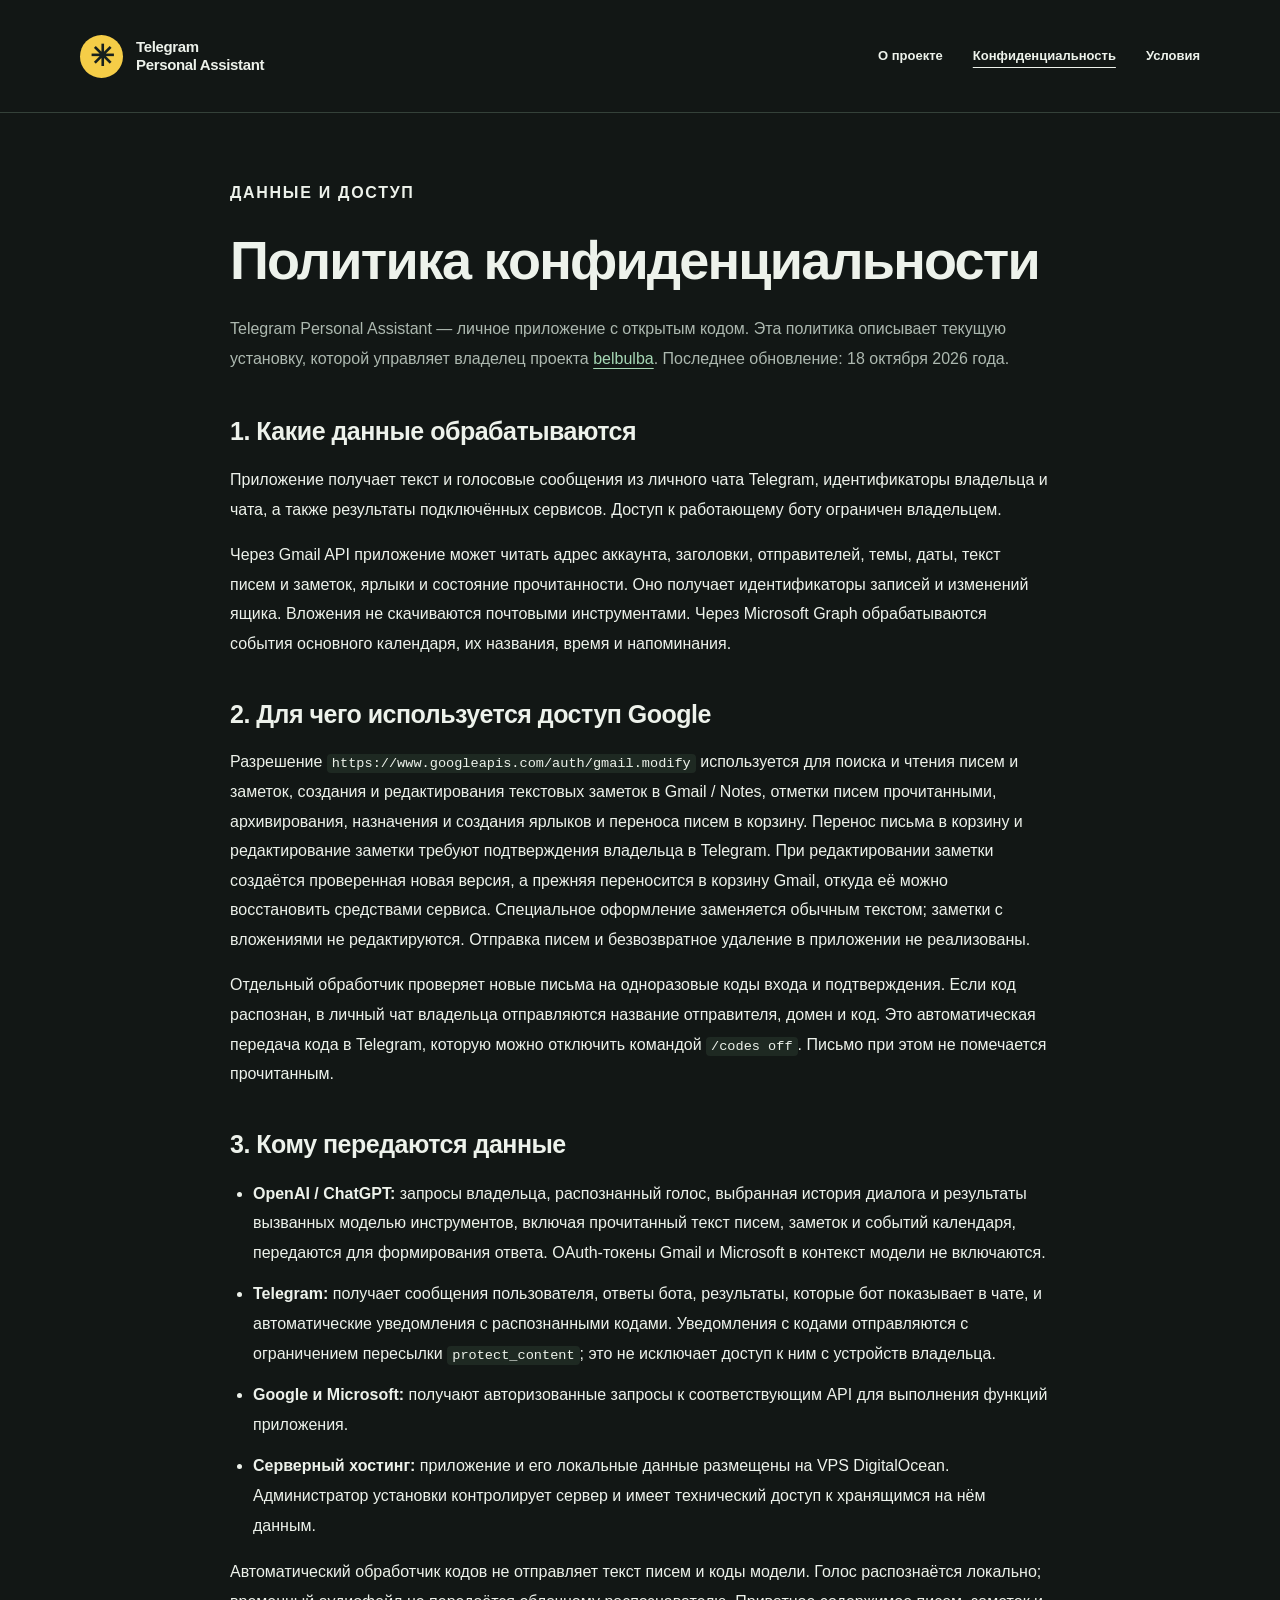
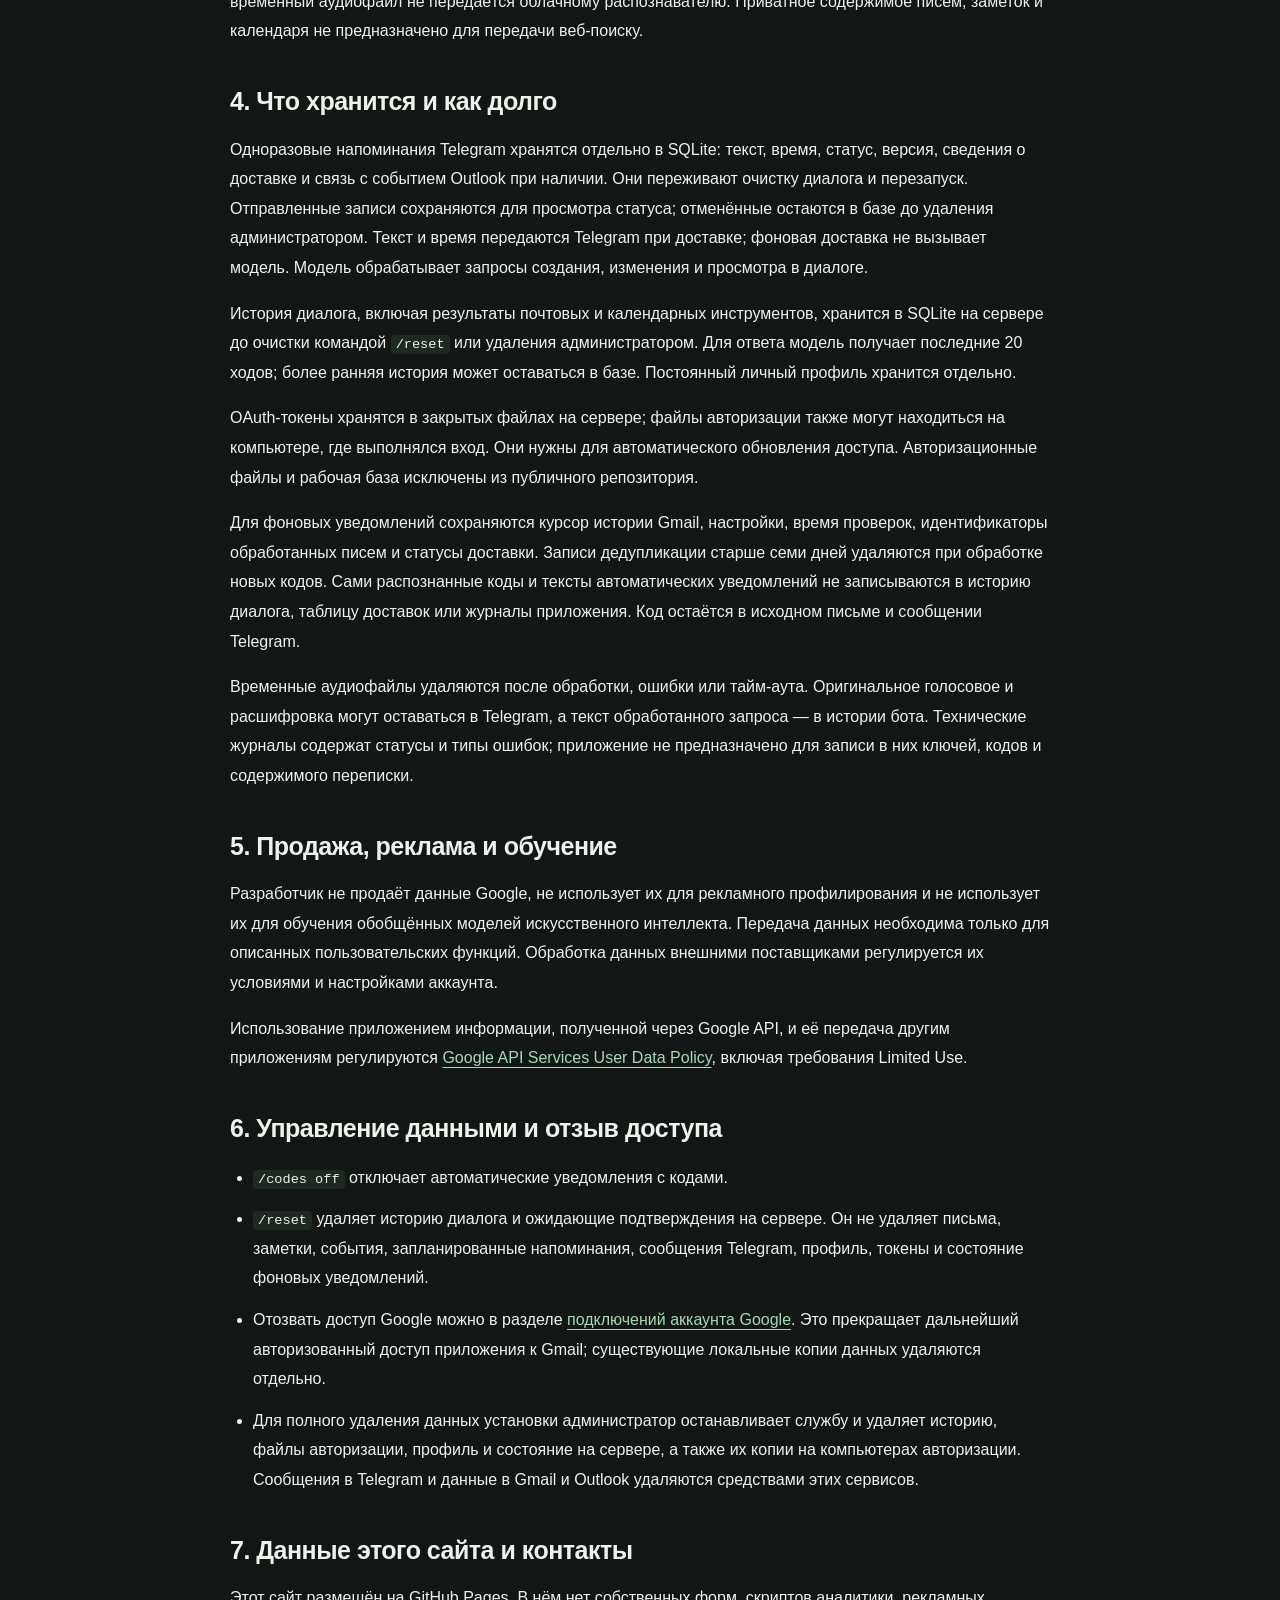
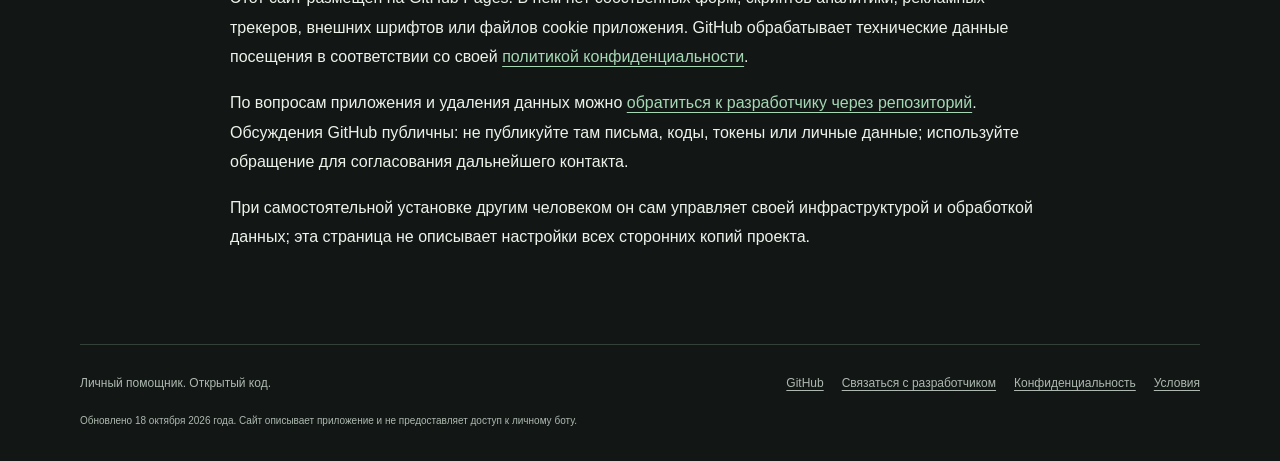
==== commit 0b398815: "Add durable Telegram reminders and explicit destination choice" ====
--- a/docs/privacy.html
+++ b/docs/privacy.html
@@ -17,9 +17,9 @@
 <h2>1. Какие данные обрабатываются</h2><p>Приложение получает текст и голосовые сообщения из личного чата Telegram, идентификаторы владельца и чата, а также результаты подключённых сервисов. Доступ к работающему боту ограничен владельцем.</p><p>Через Gmail API приложение может читать адрес аккаунта, заголовки, отправителей, темы, даты, текст писем и заметок, ярлыки и состояние прочитанности. Оно получает идентификаторы записей и изменений ящика. Вложения не скачиваются почтовыми инструментами. Через Microsoft Graph обрабатываются события основного календаря, их названия, время и напоминания.</p>
 <h2>2. Для чего используется доступ Google</h2><p>Разрешение <code>https://www.googleapis.com/auth/gmail.modify</code> используется для поиска и чтения писем и заметок, создания и редактирования текстовых заметок в Gmail / Notes, отметки писем прочитанными, архивирования, назначения и создания ярлыков и переноса писем в корзину. Перенос письма в корзину и редактирование заметки требуют подтверждения владельца в Telegram. При редактировании заметки создаётся проверенная новая версия, а прежняя переносится в корзину Gmail, откуда её можно восстановить средствами сервиса. Специальное оформление заменяется обычным текстом; заметки с вложениями не редактируются. Отправка писем и безвозвратное удаление в приложении не реализованы.</p><p>Отдельный обработчик проверяет новые письма на одноразовые коды входа и подтверждения. Если код распознан, в личный чат владельца отправляются название отправителя, домен и код. Это автоматическая передача кода в Telegram, которую можно отключить командой <code>/codes off</code>. Письмо при этом не помечается прочитанным.</p>
 <h2>3. Кому передаются данные</h2><ul><li><strong>OpenAI / ChatGPT:</strong> запросы владельца, распознанный голос, выбранная история диалога и результаты вызванных моделью инструментов, включая прочитанный текст писем, заметок и событий календаря, передаются для формирования ответа. OAuth-токены Gmail и Microsoft в контекст модели не включаются.</li><li><strong>Telegram:</strong> получает сообщения пользователя, ответы бота, результаты, которые бот показывает в чате, и автоматические уведомления с распознанными кодами. Уведомления с кодами отправляются с ограничением пересылки <code>protect_content</code>; это не исключает доступ к ним с устройств владельца.</li><li><strong>Google и Microsoft:</strong> получают авторизованные запросы к соответствующим API для выполнения функций приложения.</li><li><strong>Серверный хостинг:</strong> приложение и его локальные данные размещены на VPS DigitalOcean. Администратор установки контролирует сервер и имеет технический доступ к хранящимся на нём данным.</li></ul><p>Автоматический обработчик кодов не отправляет текст писем и коды модели. Голос распознаётся локально; временный аудиофайл не передаётся облачному распознавателю. Приватное содержимое писем, заметок и календаря не предназначено для передачи веб-поиску.</p>
-<h2>4. Что хранится и как долго</h2><p>История диалога, включая результаты почтовых и календарных инструментов, хранится в SQLite на сервере до очистки командой <code>/reset</code> или удаления администратором. Для ответа модель получает последние 20 ходов; более ранняя история может оставаться в базе. Постоянный личный профиль хранится отдельно.</p><p>OAuth-токены хранятся в закрытых файлах на сервере; файлы авторизации также могут находиться на компьютере, где выполнялся вход. Они нужны для автоматического обновления доступа. Авторизационные файлы и рабочая база исключены из публичного репозитория.</p><p>Для фоновых уведомлений сохраняются курсор истории Gmail, настройки, время проверок, идентификаторы обработанных писем и статусы доставки. Записи дедупликации старше семи дней удаляются при обработке новых кодов. Сами распознанные коды и тексты автоматических уведомлений не записываются в историю диалога, таблицу доставок или журналы приложения. Код остаётся в исходном письме и сообщении Telegram.</p><p>Временные аудиофайлы удаляются после обработки, ошибки или тайм-аута. Оригинальное голосовое и расшифровка могут оставаться в Telegram, а текст обработанного запроса — в истории бота. Технические журналы содержат статусы и типы ошибок; приложение не предназначено для записи в них ключей, кодов и содержимого переписки.</p>
+<h2>4. Что хранится и как долго</h2><p>Одноразовые напоминания Telegram хранятся отдельно в SQLite: текст, время, статус, версия, сведения о доставке и связь с событием Outlook при наличии. Они переживают очистку диалога и перезапуск. Отправленные записи сохраняются для просмотра статуса; отменённые остаются в базе до удаления администратором. Текст и время передаются Telegram при доставке; фоновая доставка не вызывает модель. Модель обрабатывает запросы создания, изменения и просмотра в диалоге.</p><p>История диалога, включая результаты почтовых и календарных инструментов, хранится в SQLite на сервере до очистки командой <code>/reset</code> или удаления администратором. Для ответа модель получает последние 20 ходов; более ранняя история может оставаться в базе. Постоянный личный профиль хранится отдельно.</p><p>OAuth-токены хранятся в закрытых файлах на сервере; файлы авторизации также могут находиться на компьютере, где выполнялся вход. Они нужны для автоматического обновления доступа. Авторизационные файлы и рабочая база исключены из публичного репозитория.</p><p>Для фоновых уведомлений сохраняются курсор истории Gmail, настройки, время проверок, идентификаторы обработанных писем и статусы доставки. Записи дедупликации старше семи дней удаляются при обработке новых кодов. Сами распознанные коды и тексты автоматических уведомлений не записываются в историю диалога, таблицу доставок или журналы приложения. Код остаётся в исходном письме и сообщении Telegram.</p><p>Временные аудиофайлы удаляются после обработки, ошибки или тайм-аута. Оригинальное голосовое и расшифровка могут оставаться в Telegram, а текст обработанного запроса — в истории бота. Технические журналы содержат статусы и типы ошибок; приложение не предназначено для записи в них ключей, кодов и содержимого переписки.</p>
 <h2>5. Продажа, реклама и обучение</h2><p>Разработчик не продаёт данные Google, не использует их для рекламного профилирования и не использует их для обучения обобщённых моделей искусственного интеллекта. Передача данных необходима только для описанных пользовательских функций. Обработка данных внешними поставщиками регулируется их условиями и настройками аккаунта.</p><p>Использование приложением информации, полученной через Google API, и её передача другим приложениям регулируются <a href="https://developers.google.com/terms/api-services-user-data-policy">Google API Services User Data Policy</a>, включая требования Limited Use.</p>
-<h2>6. Управление данными и отзыв доступа</h2><ul><li><code>/codes off</code> отключает автоматические уведомления с кодами.</li><li><code>/reset</code> удаляет историю диалога и ожидающие подтверждения на сервере. Он не удаляет письма, заметки, события, сообщения Telegram, профиль, токены и состояние фоновых уведомлений.</li><li>Отозвать доступ Google можно в разделе <a href="https://myaccount.google.com/connections">подключений аккаунта Google</a>. Это прекращает дальнейший авторизованный доступ приложения к Gmail; существующие локальные копии данных удаляются отдельно.</li><li>Для полного удаления данных установки администратор останавливает службу и удаляет историю, файлы авторизации, профиль и состояние на сервере, а также их копии на компьютерах авторизации. Сообщения в Telegram и данные в Gmail и Outlook удаляются средствами этих сервисов.</li></ul>
+<h2>6. Управление данными и отзыв доступа</h2><ul><li><code>/codes off</code> отключает автоматические уведомления с кодами.</li><li><code>/reset</code> удаляет историю диалога и ожидающие подтверждения на сервере. Он не удаляет письма, заметки, события, запланированные напоминания, сообщения Telegram, профиль, токены и состояние фоновых уведомлений.</li><li>Отозвать доступ Google можно в разделе <a href="https://myaccount.google.com/connections">подключений аккаунта Google</a>. Это прекращает дальнейший авторизованный доступ приложения к Gmail; существующие локальные копии данных удаляются отдельно.</li><li>Для полного удаления данных установки администратор останавливает службу и удаляет историю, файлы авторизации, профиль и состояние на сервере, а также их копии на компьютерах авторизации. Сообщения в Telegram и данные в Gmail и Outlook удаляются средствами этих сервисов.</li></ul>
 <h2>7. Данные этого сайта и контакты</h2><p>Этот сайт размещён на GitHub Pages. В нём нет собственных форм, скриптов аналитики, рекламных трекеров, внешних шрифтов или файлов cookie приложения. GitHub обрабатывает технические данные посещения в соответствии со своей <a href="https://docs.github.com/en/site-policy/privacy-policies/github-general-privacy-statement">политикой конфиденциальности</a>.</p><p>По вопросам приложения и удаления данных можно <a href="https://github.com/belbulba/telegram-assistant/issues">обратиться к разработчику через репозиторий</a>. Обсуждения GitHub публичны: не публикуйте там письма, коды, токены или личные данные; используйте обращение для согласования дальнейшего контакта.</p><p>При самостоятельной установке другим человеком он сам управляет своей инфраструктурой и обработкой данных; эта страница не описывает настройки всех сторонних копий проекта.</p>
 </article></main>
 <footer class="wrap footer"><span>Личный помощник. Открытый код.</span><div><a href="https://github.com/belbulba/telegram-assistant">GitHub</a><a href="https://github.com/belbulba/telegram-assistant/issues">Связаться с разработчиком</a><a href="privacy.html">Конфиденциальность</a><a href="terms.html">Условия</a></div><small>Обновлено 18 октября 2026 года. Сайт описывает приложение и не предоставляет доступ к личному боту.</small></footer>
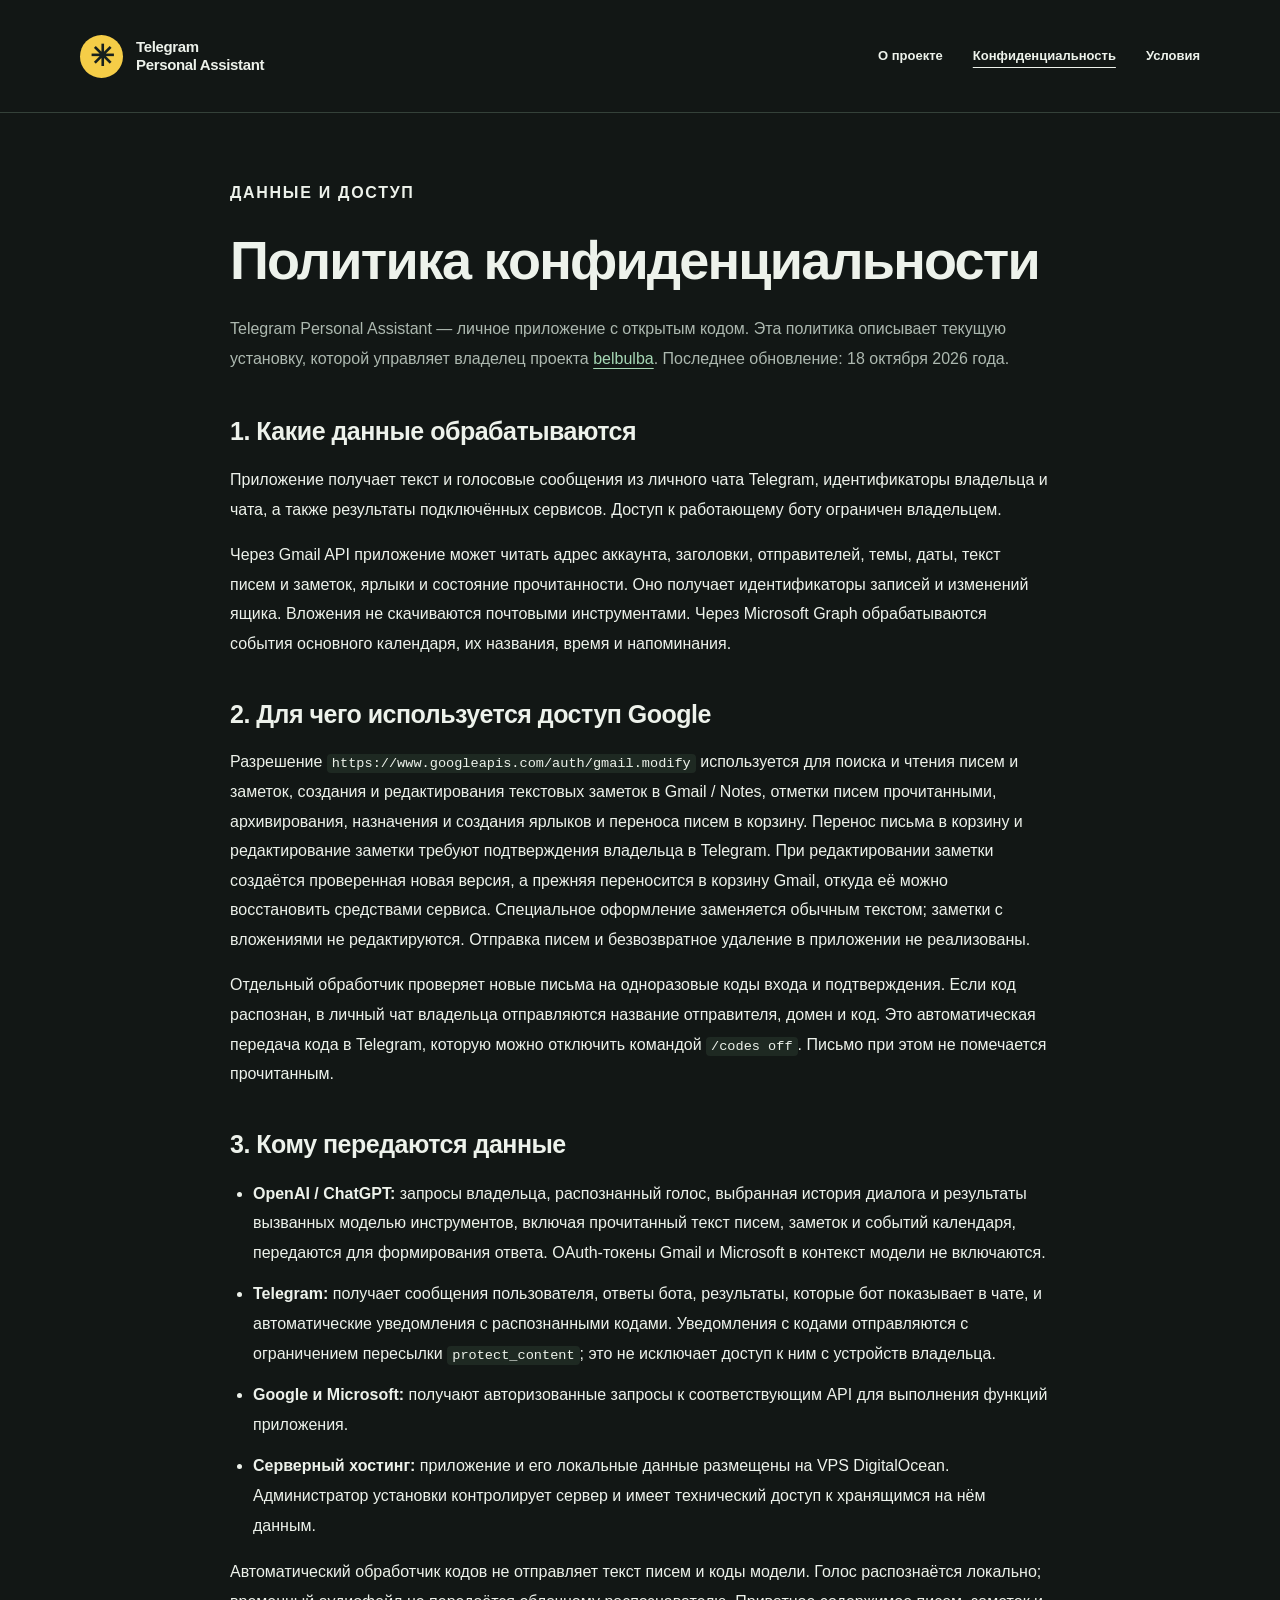
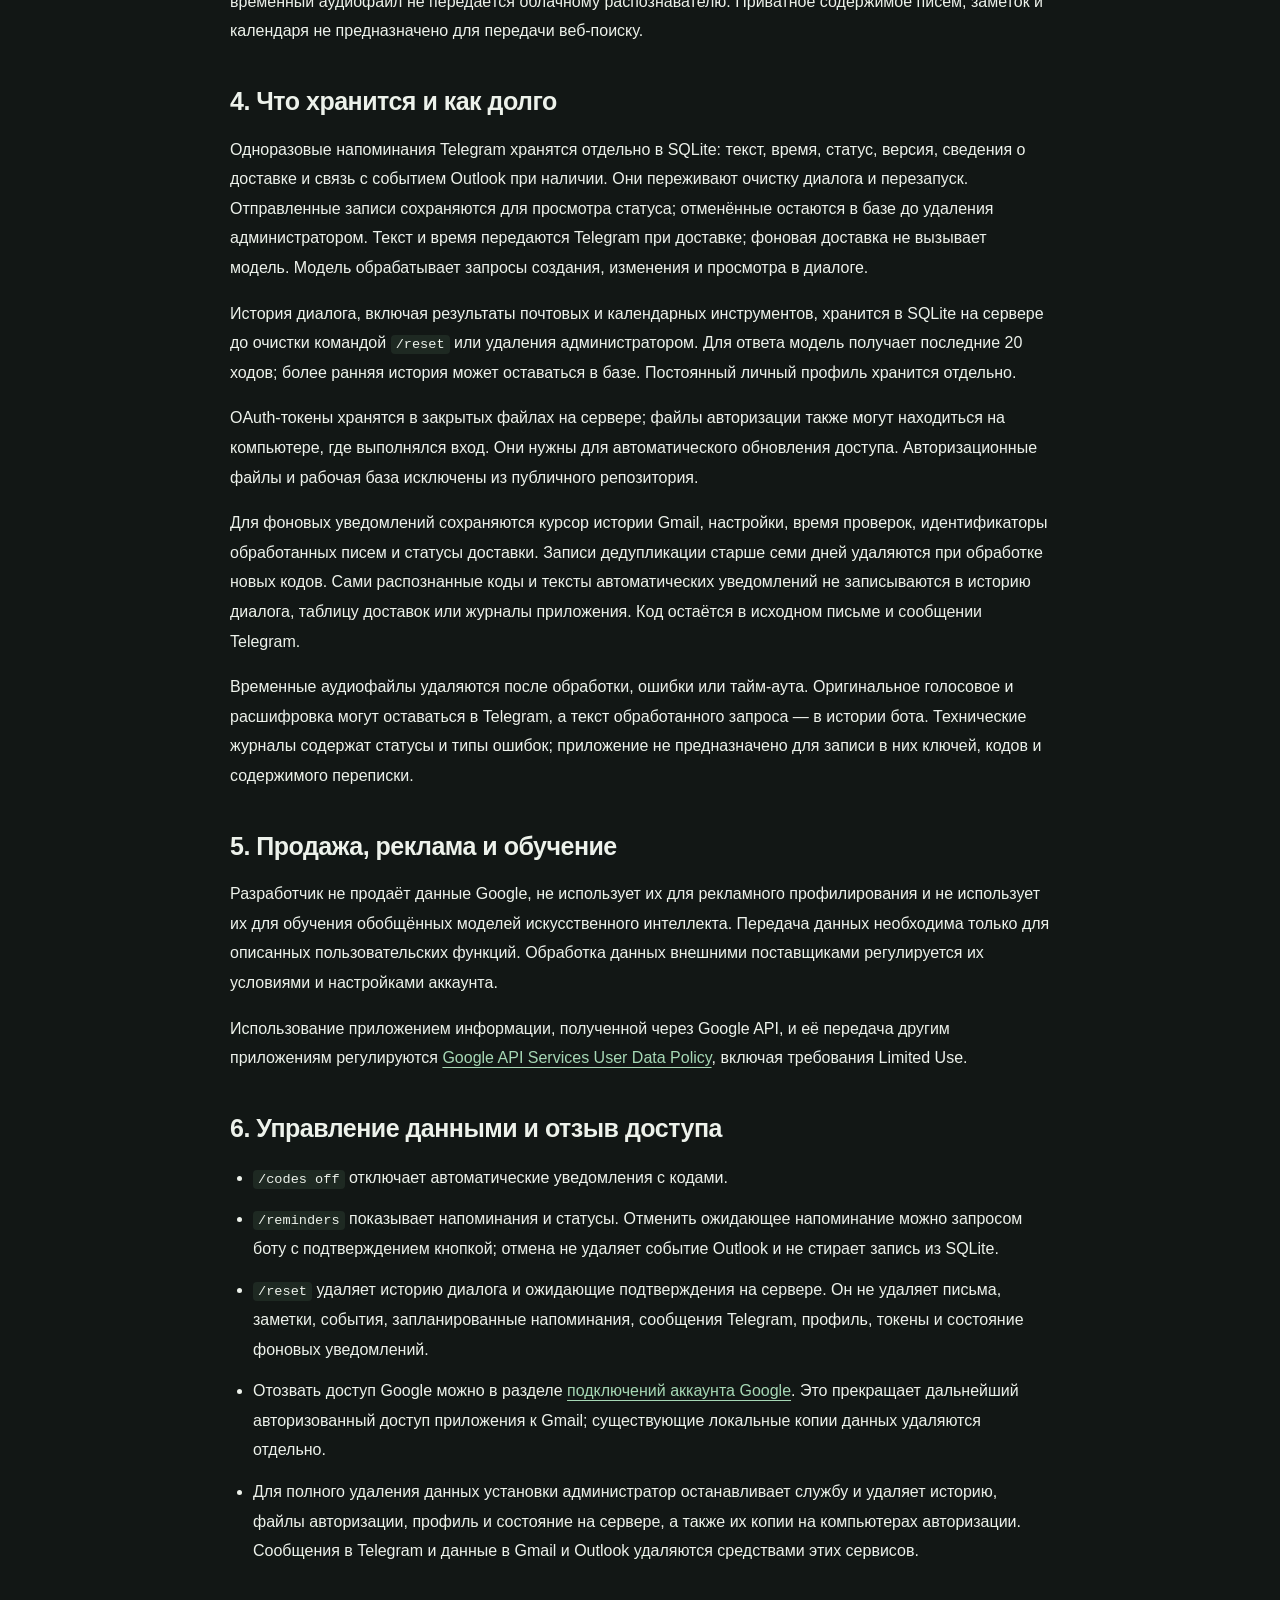
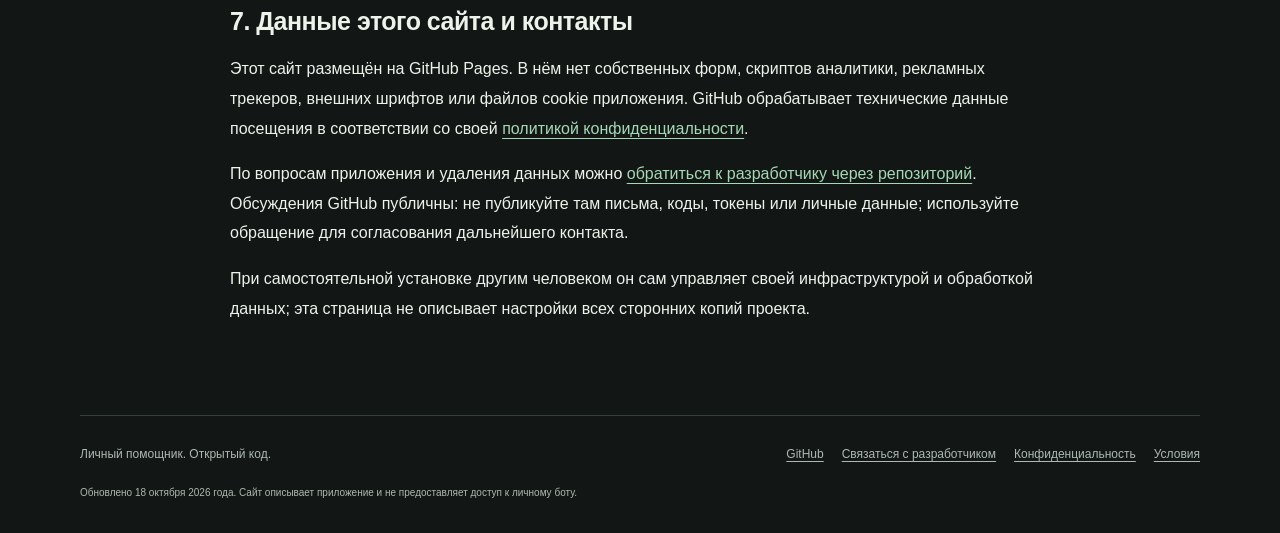
==== commit 54c1642a: "Confirm owner reminder verification and clarify public data controls" ====
--- a/docs/privacy.html
+++ b/docs/privacy.html
@@ -19,7 +19,7 @@
 <h2>3. Кому передаются данные</h2><ul><li><strong>OpenAI / ChatGPT:</strong> запросы владельца, распознанный голос, выбранная история диалога и результаты вызванных моделью инструментов, включая прочитанный текст писем, заметок и событий календаря, передаются для формирования ответа. OAuth-токены Gmail и Microsoft в контекст модели не включаются.</li><li><strong>Telegram:</strong> получает сообщения пользователя, ответы бота, результаты, которые бот показывает в чате, и автоматические уведомления с распознанными кодами. Уведомления с кодами отправляются с ограничением пересылки <code>protect_content</code>; это не исключает доступ к ним с устройств владельца.</li><li><strong>Google и Microsoft:</strong> получают авторизованные запросы к соответствующим API для выполнения функций приложения.</li><li><strong>Серверный хостинг:</strong> приложение и его локальные данные размещены на VPS DigitalOcean. Администратор установки контролирует сервер и имеет технический доступ к хранящимся на нём данным.</li></ul><p>Автоматический обработчик кодов не отправляет текст писем и коды модели. Голос распознаётся локально; временный аудиофайл не передаётся облачному распознавателю. Приватное содержимое писем, заметок и календаря не предназначено для передачи веб-поиску.</p>
 <h2>4. Что хранится и как долго</h2><p>Одноразовые напоминания Telegram хранятся отдельно в SQLite: текст, время, статус, версия, сведения о доставке и связь с событием Outlook при наличии. Они переживают очистку диалога и перезапуск. Отправленные записи сохраняются для просмотра статуса; отменённые остаются в базе до удаления администратором. Текст и время передаются Telegram при доставке; фоновая доставка не вызывает модель. Модель обрабатывает запросы создания, изменения и просмотра в диалоге.</p><p>История диалога, включая результаты почтовых и календарных инструментов, хранится в SQLite на сервере до очистки командой <code>/reset</code> или удаления администратором. Для ответа модель получает последние 20 ходов; более ранняя история может оставаться в базе. Постоянный личный профиль хранится отдельно.</p><p>OAuth-токены хранятся в закрытых файлах на сервере; файлы авторизации также могут находиться на компьютере, где выполнялся вход. Они нужны для автоматического обновления доступа. Авторизационные файлы и рабочая база исключены из публичного репозитория.</p><p>Для фоновых уведомлений сохраняются курсор истории Gmail, настройки, время проверок, идентификаторы обработанных писем и статусы доставки. Записи дедупликации старше семи дней удаляются при обработке новых кодов. Сами распознанные коды и тексты автоматических уведомлений не записываются в историю диалога, таблицу доставок или журналы приложения. Код остаётся в исходном письме и сообщении Telegram.</p><p>Временные аудиофайлы удаляются после обработки, ошибки или тайм-аута. Оригинальное голосовое и расшифровка могут оставаться в Telegram, а текст обработанного запроса — в истории бота. Технические журналы содержат статусы и типы ошибок; приложение не предназначено для записи в них ключей, кодов и содержимого переписки.</p>
 <h2>5. Продажа, реклама и обучение</h2><p>Разработчик не продаёт данные Google, не использует их для рекламного профилирования и не использует их для обучения обобщённых моделей искусственного интеллекта. Передача данных необходима только для описанных пользовательских функций. Обработка данных внешними поставщиками регулируется их условиями и настройками аккаунта.</p><p>Использование приложением информации, полученной через Google API, и её передача другим приложениям регулируются <a href="https://developers.google.com/terms/api-services-user-data-policy">Google API Services User Data Policy</a>, включая требования Limited Use.</p>
-<h2>6. Управление данными и отзыв доступа</h2><ul><li><code>/codes off</code> отключает автоматические уведомления с кодами.</li><li><code>/reset</code> удаляет историю диалога и ожидающие подтверждения на сервере. Он не удаляет письма, заметки, события, запланированные напоминания, сообщения Telegram, профиль, токены и состояние фоновых уведомлений.</li><li>Отозвать доступ Google можно в разделе <a href="https://myaccount.google.com/connections">подключений аккаунта Google</a>. Это прекращает дальнейший авторизованный доступ приложения к Gmail; существующие локальные копии данных удаляются отдельно.</li><li>Для полного удаления данных установки администратор останавливает службу и удаляет историю, файлы авторизации, профиль и состояние на сервере, а также их копии на компьютерах авторизации. Сообщения в Telegram и данные в Gmail и Outlook удаляются средствами этих сервисов.</li></ul>
+<h2>6. Управление данными и отзыв доступа</h2><ul><li><code>/codes off</code> отключает автоматические уведомления с кодами.</li><li><code>/reminders</code> показывает напоминания и статусы. Отменить ожидающее напоминание можно запросом боту с подтверждением кнопкой; отмена не удаляет событие Outlook и не стирает запись из SQLite.</li><li><code>/reset</code> удаляет историю диалога и ожидающие подтверждения на сервере. Он не удаляет письма, заметки, события, запланированные напоминания, сообщения Telegram, профиль, токены и состояние фоновых уведомлений.</li><li>Отозвать доступ Google можно в разделе <a href="https://myaccount.google.com/connections">подключений аккаунта Google</a>. Это прекращает дальнейший авторизованный доступ приложения к Gmail; существующие локальные копии данных удаляются отдельно.</li><li>Для полного удаления данных установки администратор останавливает службу и удаляет историю, файлы авторизации, профиль и состояние на сервере, а также их копии на компьютерах авторизации. Сообщения в Telegram и данные в Gmail и Outlook удаляются средствами этих сервисов.</li></ul>
 <h2>7. Данные этого сайта и контакты</h2><p>Этот сайт размещён на GitHub Pages. В нём нет собственных форм, скриптов аналитики, рекламных трекеров, внешних шрифтов или файлов cookie приложения. GitHub обрабатывает технические данные посещения в соответствии со своей <a href="https://docs.github.com/en/site-policy/privacy-policies/github-general-privacy-statement">политикой конфиденциальности</a>.</p><p>По вопросам приложения и удаления данных можно <a href="https://github.com/belbulba/telegram-assistant/issues">обратиться к разработчику через репозиторий</a>. Обсуждения GitHub публичны: не публикуйте там письма, коды, токены или личные данные; используйте обращение для согласования дальнейшего контакта.</p><p>При самостоятельной установке другим человеком он сам управляет своей инфраструктурой и обработкой данных; эта страница не описывает настройки всех сторонних копий проекта.</p>
 </article></main>
 <footer class="wrap footer"><span>Личный помощник. Открытый код.</span><div><a href="https://github.com/belbulba/telegram-assistant">GitHub</a><a href="https://github.com/belbulba/telegram-assistant/issues">Связаться с разработчиком</a><a href="privacy.html">Конфиденциальность</a><a href="terms.html">Условия</a></div><small>Обновлено 18 октября 2026 года. Сайт описывает приложение и не предоставляет доступ к личному боту.</small></footer>
